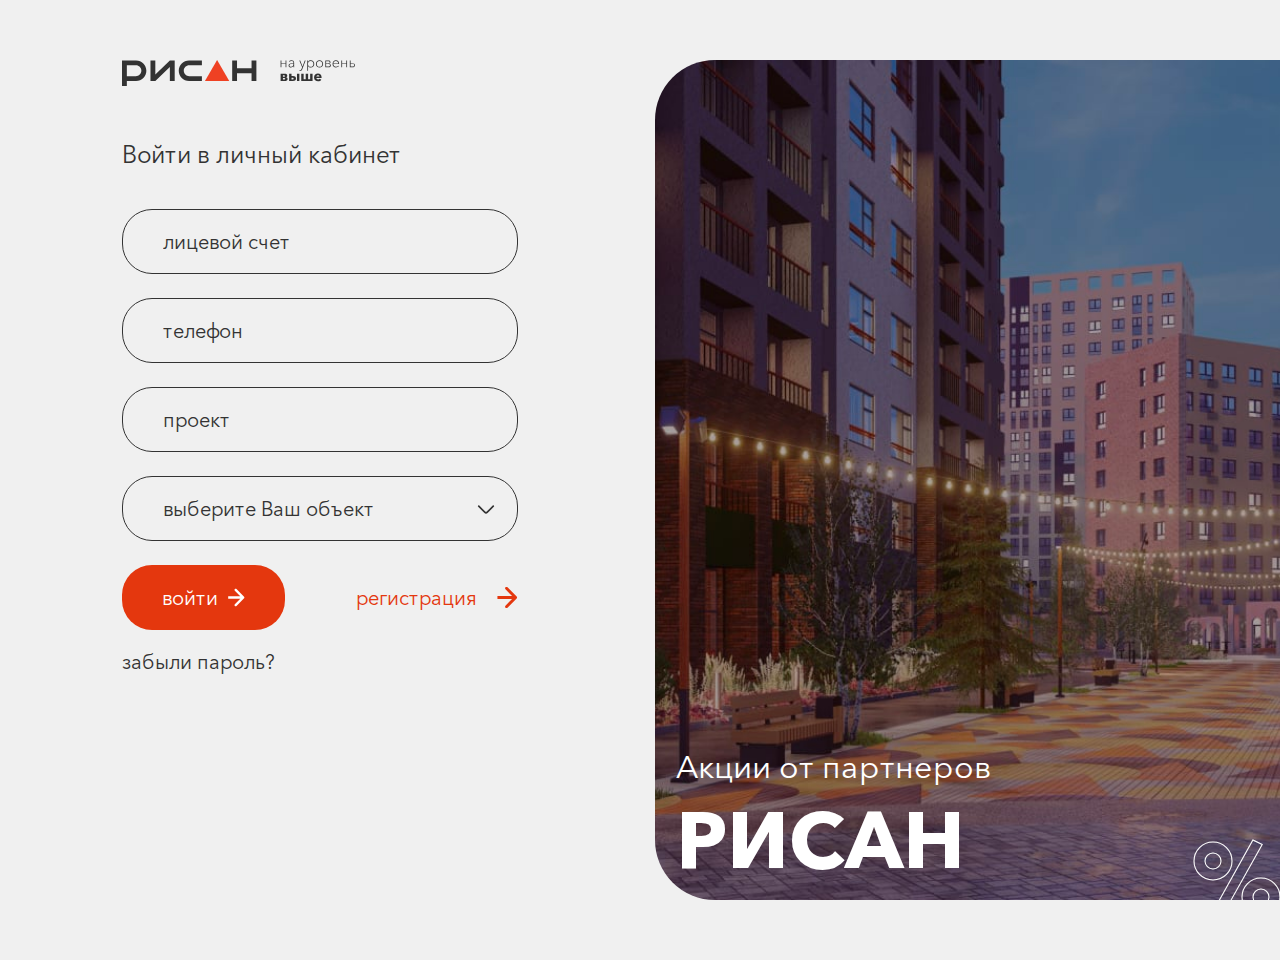
==== entrance.html @ 8b1910aa "first commit" ====
<!DOCTYPE html>
<html lang="ru">
  <head>
    <meta charset="UTF-8" />
    <meta http-equiv="X-UA-Compatible" content="IE=edge" />
    <meta name="viewport" content="width=device-width, initial-scale=1.0" />
    <title>Рисан аукцион</title>

    <meta property="og:image" content="path/to/image.jpg" />
    <link
      rel="shortcut icon"
      href="img/favicon/favicon.ico"
      type="image/x-icon"
    />

    <!-- add plugins css -->
    <link rel="stylesheet" href="css/bootstrap.min.css" />
    <link rel="stylesheet" href="css/slick.css" />
    <!-- add plugins css end -->

    <link rel="stylesheet" href="css/style.css" />
    <link rel="stylesheet" href="css/header.css" />
    <link rel="stylesheet" href="css/footer.css" />
    <link rel="stylesheet" href="css/main.css" />
    <link rel="stylesheet" href="css/media.css" />
  </head>

  <body>
    <section class="home entrance">
      <div class="container">
        <div class="row">
          <div class="col-12 col-xl-4 offset-xl-1">
            <a href="index.html" class="logo"
              ><img src="img/logo.svg" alt=""
            /></a>
            <div class="entrance-box">
              <h3>Войти в личный кабинет</h3>

              <form action="" method="post" class="form-entrance">
                <label>
                  <input
                    type="text"
                    placeholder="лицевой счет"
                    name="personal-account"
                    required
                  />
                </label>
                <label>
                  <input
                    type="text"
                    placeholder="телефон"
                    name="phone"
                    required
                  />
                </label>
                <label>
                  <input
                    type="text"
                    placeholder="проект"
                    name="project"
                    required
                  />
                </label>

                <label>
                  <select name="select" class="select-my">
                    <option value="выберите Ваш объект">
                      выберите Ваш объект
                    </option>
                    <option value="выберите Ваш объект">
                      выберите Ваш объект
                    </option>
                    <option value="выберите Ваш объект">
                      выберите Ваш объект
                    </option>
                  </select>
                </label>
                <div class="btn-group">
                  <button type="submit" class="btn btn-md btn-accent">
                    <span>войти</span>
                    <svg class="svg-icon">
                      <use xlink:href="img/sprite.svg#arrow-right"></use>
                    </svg>
                  </button>
                  <a href="registration.html" class="color-accent link">
                    <span>регистрация</span>
                    <svg class="svg-icon">
                      <use xlink:href="img/sprite.svg#arrow-right"></use>
                    </svg>
                  </a>
                </div>

                <a
                  href="#"
                  class="color-grey forgot-password"
                  data-bs-toggle="modal"
                  data-bs-target="#passwordModal"
                  >забыли пароль?</a
                >
              </form>
            </div>
          </div>
          <div class="col-12 col-xl-6 offset-xl-1">
            <div class="home-product">
              <div class="home-product__content">
                <h1 class="h1">
                  <span>Акции от партнеров</span>
                  РИСАН
                </h1>
              </div>
            </div>
          </div>
        </div>
      </div>
    </section>

    <!-- Модальное окно -->
    <div
      class="modal modal-v2 fade"
      id="auction1Modal"
      tabindex="-1"
      aria-labelledby="auction1ModalLabel"
      aria-hidden="true"
    >
      <div class="modal-dialog modal-dialog-centered">
        <div class="modal-content">
          <div class="modal-header">
            <div class="modal-icon">
              <img src="img/modal-icon1.svg" alt="" />
            </div>
            <div class="modal-title">
              Вы можете принять участие только в трех аукционах
            </div>
            <div class="box-text text-center">
              <p>
                Чтобы принять участие в этом аукционе, откажитесь от участие от
                одного из предыдущих на странице
                <a href="my-auctions.html" class="color-accent d-inline"
                  >Мои аукционы</a
                >
              </p>
            </div>
            <button
              type="button"
              class="btn-close"
              data-bs-dismiss="modal"
              aria-label="Закрыть"
            >
              <svg class="svg-icon">
                <use xlink:href="img/sprite.svg#close-modal"></use>
              </svg>
            </button>
          </div>
          <div class="modal-body">
            <a href="my-auctions.html" class="btn btn-accent"
              >перейти в МОИ АУКЦИОНЫ</a
            >
          </div>
        </div>
      </div>
    </div>

    <div
      class="modal modal-v2 fade"
      id="auction2Modal"
      tabindex="-1"
      aria-labelledby="auction2ModalLabel"
      aria-hidden="true"
    >
      <div class="modal-dialog modal-dialog-centered">
        <div class="modal-content">
          <div class="modal-header">
            <div class="modal-icon">
              <img src="img/modal-icon2.svg" alt="" />
            </div>
            <div class="modal-title">
              <span>Аукцион завершен</span>
              19.06.23 в 10:00
            </div>
            <div class="box-text text-center">
              <p>
                Если у вас остались вопросы после завершения аукциона, свяжитесь
                с нами по телефону:
                <a href="tel:+78412701051" class="color-accent d-inline"
                  >+7 (8412) 70-10-51</a
                >
              </p>
            </div>
            <button
              type="button"
              class="btn-close"
              data-bs-dismiss="modal"
              aria-label="Закрыть"
            >
              <svg class="svg-icon">
                <use xlink:href="img/sprite.svg#close-modal"></use>
              </svg>
            </button>
          </div>
          <div class="modal-body">
            <a href="#" class="btn btn-accent">позвоните мне</a>
          </div>
        </div>
      </div>
    </div>

    <div
      class="modal modal-v2 fade"
      id="auction3Modal"
      tabindex="-1"
      aria-labelledby="auction3ModalLabel"
      aria-hidden="true"
    >
      <div class="modal-dialog modal-dialog-centered">
        <div class="modal-content">
          <div class="modal-header">
            <div class="modal-icon">
              <img src="img/modal-icon1.svg" alt="" />
            </div>
            <div class="modal-title">
              Вы точно хотите отказаться от участия в аукционе?
            </div>
            <button
              type="button"
              class="btn-close"
              data-bs-dismiss="modal"
              aria-label="Закрыть"
            >
              <svg class="svg-icon">
                <use xlink:href="img/sprite.svg#close-modal"></use>
              </svg>
            </button>
          </div>
          <div class="modal-body">
            <div class="btn-group">
              <a href="my-auctions.html" class="btn btn-accent">да</a>
              <a
                href="my-auctions.html"
                data-bs-dismiss="modal"
                class="btn btn-border-accent"
                >нет</a
              >
            </div>
          </div>
        </div>
      </div>
    </div>

    <div
      class="modal modal-v2 fade"
      id="auction4Modal"
      tabindex="-1"
      aria-labelledby="auction4ModalLabel"
      aria-hidden="true"
    >
      <div class="modal-dialog modal-dialog-centered">
        <div class="modal-content">
          <div class="modal-header">
            <div class="modal-icon">
              <img src="img/modal-icon3.svg" alt="" />
            </div>
            <div class="modal-title">Вы точно хотите повысить ставку?</div>
            <button
              type="button"
              class="btn-close"
              data-bs-dismiss="modal"
              aria-label="Закрыть"
            >
              <svg class="svg-icon">
                <use xlink:href="img/sprite.svg#close-modal"></use>
              </svg>
            </button>
          </div>
          <div class="modal-body">
            <div class="btn-group">
              <a href="my-auctions.html" class="btn btn-accent">да</a>
              <a
                href="my-auctions.html"
                data-bs-dismiss="modal"
                class="btn btn-border-accent"
                >нет</a
              >
            </div>
          </div>
        </div>
      </div>
    </div>

    <div
      class="modal fade"
      id="participationModal"
      tabindex="-1"
      aria-labelledby="participationModalLabel"
      aria-hidden="true"
    >
      <div class="modal-dialog modal-dialog-centered">
        <div class="modal-content">
          <div class="modal-header">
            <div class="modal-title">Подтвердите свое участие в аукционе</div>
            <div class="box-text text-center">
              <p>
                На ваш номер телефона было отправлено СМС с кодом подтверждения,
                который нужно ввести в форму ниже.
              </p>
            </div>
            <button
              type="button"
              class="btn-close"
              data-bs-dismiss="modal"
              aria-label="Закрыть"
            >
              <svg class="svg-icon">
                <use xlink:href="img/sprite.svg#close-modal"></use>
              </svg>
            </button>
          </div>
          <div class="modal-body">
            <form action="" method="post" class="form-code">
              <div class="form-group">
                <label><input type="number" name="code" /></label>
                <label><input type="number" name="code" /></label>
                <label><input type="number" name="code" /></label>
                <label><input type="number" name="code" /></label>
                <label><input type="number" name="code" /></label>
                <label><input type="number" name="code" /></label>
              </div>
              <button type="submit" class="btn btn-accent">
                Подтвердить участие
              </button>
            </form>
          </div>
        </div>
      </div>
    </div>

    <div
      class="modal modal-v2 fade"
      id="passwordModal"
      tabindex="-1"
      aria-labelledby="passwordModalLabel"
      aria-hidden="true"
    >
      <div class="modal-dialog modal-dialog-centered">
        <div class="modal-content">
          <div class="modal-header">
            <div class="modal-title">Восстановить пароль</div>
            <div class="box-text text-center">
              <p>
                На ваш номер телефона +7...1296 было отправлено СМС с кодом
                подтверждения, который нужно ввести в форму ниже.
              </p>
            </div>
            <button
              type="button"
              class="btn-close"
              data-bs-dismiss="modal"
              aria-label="Закрыть"
            >
              <svg class="svg-icon">
                <use xlink:href="img/sprite.svg#close-modal"></use>
              </svg>
            </button>
          </div>
          <div class="modal-body">
            <form action="" method="post" class="form-code">
              <div class="form-group">
                <label><input type="number" name="code" /></label>
                <label><input type="number" name="code" /></label>
                <label><input type="number" name="code" /></label>
                <label><input type="number" name="code" /></label>
                <label><input type="number" name="code" /></label>
                <label><input type="number" name="code" /></label>
              </div>
              <button type="submit" class="btn btn-accent">
                восстановить пароль
              </button>
              <a href="#" class="color-grey link">восстановить по e-mail</a>
            </form>
          </div>
        </div>
      </div>
    </div>

    <!-- add plugins js-->
    <script src="js/jquery.min.js"></script>
    <script src="js/bootstrap.bundle.min.js"></script>
    <script src="js/slick.min.js"></script>
    <script src="js/jquery.maskedinput.min.js"></script>
    <!-- add plugins js end-->

    <script src="js/common.js"></script>
  </body>
</html>
---- css/style.css ----
@font-face {
  font-family: "AvenirNextCyr";
  font-weight: 750;
  font-style: normal;
  src: url("../fonts/AvenirNextCyr/AvenirNextCyr-Bold.eot");
  src: url("../fonts/AvenirNextCyr/AvenirNextCyr-Bold.eot?#iefix") format("embedded-opentype"), url("../fonts/AvenirNextCyr/AvenirNextCyr-Bold.woff") format("woff"), url("../fonts/AvenirNextCyr/AvenirNextCyr-Bold.ttf") format("truetype");
}
@font-face {
  font-family: "AvenirNextCyr";
  font-weight: 700;
  font-style: normal;
  src: url("../fonts/AvenirNextCyr/AvenirNextCyr-Demi.eot");
  src: url("../fonts/AvenirNextCyr/AvenirNextCyr-Demi.eot?#iefix") format("embedded-opentype"), url("../fonts/AvenirNextCyr/AvenirNextCyr-Demi.woff") format("woff"), url("../fonts/AvenirNextCyr/AvenirNextCyr-Demi.ttf") format("truetype");
}
@font-face {
  font-family: "AvenirNextCyr";
  font-weight: 450;
  font-style: normal;
  src: url("../fonts/AvenirNextCyr/AvenirNextCyr-Medium.eot");
  src: url("../fonts/AvenirNextCyr/AvenirNextCyr-Medium.eot?#iefix") format("embedded-opentype"), url("../fonts/AvenirNextCyr/AvenirNextCyr-Medium.woff") format("woff"), url("../fonts/AvenirNextCyr/AvenirNextCyr-Medium.ttf") format("truetype");
}
@font-face {
  font-family: "AvenirNextCyr";
  font-weight: 400;
  font-style: normal;
  src: url("../fonts/AvenirNextCyr/AvenirNextCyr-Regular.eot");
  src: url("../fonts/AvenirNextCyr/AvenirNextCyr-Regular.eot?#iefix") format("embedded-opentype"), url("../fonts/AvenirNextCyr/AvenirNextCyr-Regular.woff") format("woff"), url("../fonts/AvenirNextCyr/AvenirNextCyr-Regular.ttf") format("truetype");
}
* {
  -webkit-box-sizing: border-box;
  box-sizing: border-box;
  -webkit-font-smoothing: antialiased;
  -moz-osx-font-smoothing: grayscale;
}
*:before, *:after {
  -webkit-box-sizing: border-box;
  box-sizing: border-box;
}

html, body, div, span, applet, object, iframe, h1, h2, h3, h4, h5, h6, p, blockquote, pre, a, abbr, acronym, address, big, cite, code, del, dfn, em, img, ins, kbd, q, s, samp, small, strike, strong, sub, sup, tt, var, b, u, i, center, dl, dt, dd, ol, ul, li, fieldset, form, label, legend, table, caption, tbody, tfoot, thead, tr, th, td, article, aside, canvas, details, embed, figure, figcaption, footer, header, hgroup, menu, nav, output, ruby, section, summary, time, mark, audio, video {
  margin: 0;
  padding: 0;
  border: 0;
  font-size: 100%;
  font: inherit;
  vertical-align: baseline;
}

/* HTML5 display-role reset for older browsers */
article, aside, details, figcaption, figure, footer, header, hgroup, menu, nav, section {
  display: block;
}

blockquote, q {
  quotes: none;
}

blockquote:before, blockquote:after, q:before, q:after {
  content: "";
  content: none;
}

table {
  border-collapse: collapse;
  border-spacing: 0;
}

body {
  font-size: 16px;
  min-width: 320px;
  position: relative;
  line-height: normal;
  font-family: "AvenirNextCyr", sans-serif;
  font-weight: normal;
  background: #F0F0F0;
  color: #333;
}

img {
  display: block;
  max-width: 100%;
  height: auto;
}

.text-center {
  text-align: center;
}

a {
  display: block;
  text-decoration: none;
  -webkit-transition: 0.3s ease;
  transition: 0.3s ease;
  outline: none;
  width: -webkit-fit-content;
  width: -moz-fit-content;
  width: fit-content;
}
a:hover, a:focus {
  text-decoration: none;
}

input, textarea, select {
  outline: none;
  -webkit-box-shadow: none;
          box-shadow: none;
  -webkit-appearance: none;
     -moz-appearance: none;
          appearance: none;
  padding: 5px 20px;
  -webkit-box-sizing: border-box;
          box-sizing: border-box;
  font-family: "AvenirNextCyr", sans-serif;
  border-radius: 30px;
  border: 1px solid #333;
  width: 100%;
  height: 65px;
  background: transparent;
  color: #333;
  font-size: 16px;
}
input::-webkit-input-placeholder, textarea::-webkit-input-placeholder, select::-webkit-input-placeholder {
  color: #333;
}
input::-moz-placeholder, textarea::-moz-placeholder, select::-moz-placeholder {
  color: #333;
}
input:-ms-input-placeholder, textarea:-ms-input-placeholder, select:-ms-input-placeholder {
  color: #333;
}
input::-ms-input-placeholder, textarea::-ms-input-placeholder, select::-ms-input-placeholder {
  color: #333;
}
input::placeholder, textarea::placeholder, select::placeholder {
  color: #333;
}
input:hover, input:focus, textarea:hover, textarea:focus, select:hover, select:focus {
  outline: none;
  -webkit-box-shadow: none;
          box-shadow: none;
}

label {
  display: block;
  width: 100%;
  position: relative;
  margin: 0 0 24px;
}
label:last-child {
  margin: 0;
}

textarea {
  resize: none;
  padding: 12px 17px;
  height: 103px;
}

.input-icon {
  position: absolute;
  z-index: 1;
  top: 50%;
  right: 28px;
  -webkit-transform: translate(0, -50%);
          transform: translate(0, -50%);
  display: -webkit-box;
  display: -ms-flexbox;
  display: flex;
  -webkit-box-align: center;
      -ms-flex-align: center;
          align-items: center;
  -webkit-box-pack: center;
      -ms-flex-pack: center;
          justify-content: center;
  fill: #595959;
  width: 25px;
  height: 19px;
}
.input-icon:hover {
  fill: #E4370E;
}

button, .btn {
  outline: none;
  -webkit-transition: 0.3s ease;
  transition: 0.3s ease;
  cursor: pointer;
  -webkit-box-shadow: none;
          box-shadow: none;
  font-family: "AvenirNextCyr", sans-serif;
  padding: 0;
  margin: 0;
  border: none;
  border-radius: 0;
}
button:hover, button:focus, .btn:hover, .btn:focus {
  outline: none;
  -webkit-box-shadow: none;
          box-shadow: none;
}

.btn {
  display: -webkit-box;
  display: -ms-flexbox;
  display: flex;
  -webkit-box-align: center;
      -ms-flex-align: center;
          align-items: center;
  -webkit-box-pack: center;
      -ms-flex-pack: center;
          justify-content: center;
  text-align: center;
  padding: 7px 20px;
  font-size: 16px;
  line-height: normal;
  font-weight: normal;
  height: 40px;
  border-radius: 20px;
  -webkit-transition: 0.5s;
  transition: 0.5s;
  position: relative;
  z-index: 1;
  overflow: hidden;
  text-decoration: none;
}
.btn::before {
  content: "";
  position: absolute;
  left: 0;
  top: 0;
  height: 100%;
  width: 0;
  -webkit-transition: 0.5s;
  transition: 0.5s;
  z-index: -1;
}
.btn svg {
  width: 17px;
  min-width: 17px;
  height: 19px;
  display: -webkit-box;
  display: -ms-flexbox;
  display: flex;
  -webkit-box-align: center;
      -ms-flex-align: center;
          align-items: center;
  -webkit-box-pack: center;
      -ms-flex-pack: center;
          justify-content: center;
  margin: 0 0 0 10px;
  -webkit-transition: 0.3s;
  transition: 0.3s;
}
.btn .svg-icon-edit {
  width: 19px;
  height: 19px;
  min-width: 19px;
}
.btn:hover::before {
  width: 100%;
}

.btn-md {
  height: 65px;
  border-radius: 30px;
  font-size: 20px;
  padding: 10px 40px;
}

.btn-border-accent {
  color: #E4370E;
  border: 1px solid #E4370E;
}
.btn-border-accent::before {
  background: #E4370E;
}
.btn-border-accent:hover {
  color: #fff;
}

.btn-border-grey {
  color: #595959;
  border: 1px solid #595959;
}
.btn-border-grey::before {
  background: #E4370E;
}
.btn-border-grey:hover {
  border-color: #E4370E;
  color: #fff;
}

.btn-border-white {
  color: #fff;
  border: 2px solid #fff;
}
.btn-border-white svg {
  fill: #fff;
  width: 14px;
  height: 14px;
  min-width: 14px;
}
.btn-border-white::before {
  background: #E4370E;
}
.btn-border-white:hover {
  border-color: #E4370E;
  color: #fff;
}

.btn-grey {
  color: #fff;
  fill: #fff;
  background: #595959;
}
.btn-grey::before {
  background: #E4370E;
}
.btn-grey:hover {
  color: #fff;
}

.btn-accent {
  background: #E4370E;
  color: #fff;
}
.btn-accent::before {
  background: #82C559;
}
.btn-accent:hover {
  color: #fff;
}
.btn-accent svg {
  fill: #fff;
}

.btn-toggle, .btn-link {
  margin: 37px auto 0;
}

.svg-icon {
  display: inline-block;
  width: 100%;
  height: 100%;
}

.btn-group > .btn-group:not(:last-child) > .btn, .btn-group > .btn.dropdown-toggle-split:first-child, .btn-group > .btn:not(:last-child):not(.dropdown-toggle), .btn-group > .btn-group:not(:first-child), .btn-group > :not(.btn-check:first-child) + .btn {
  border-radius: 20px;
}

.link {
  display: -webkit-box;
  display: -ms-flexbox;
  display: flex;
  -webkit-box-align: center;
      -ms-flex-align: center;
          align-items: center;
  font-size: 20px;
}
.link svg {
  width: 21px;
  height: 23px;
  margin: 0 0 0 20px;
}

a.color-grey {
  color: #333;
}
a.color-grey:hover {
  color: #E4370E;
}

strong, b {
  font-weight: bold;
  display: inline-block;
}

ul, ol {
  padding: 0 0 0 20px;
}

.my-ul {
  list-style: none;
  padding: 0;
}

.list-dots {
  list-style-type: disc;
}

.container {
  max-width: 1350px;
  padding: 0 15px;
}

.row {
  margin: 0 -15px;
}
.row > * {
  padding: 0 15px;
}

h2, h1 {
  width: 100%;
  font-size: 48px;
  font-weight: 750;
}

.h1 {
  font-size: 96px;
  line-height: 1;
  font-weight: 750;
}

.h2 {
  font-size: 64px;
  font-weight: 750;
}

h3 {
  font-size: 24px;
  font-weight: 450;
}

.color-accent {
  color: #E4370E;
}

a.color-accent {
  color: #E4370E;
}
a.color-accent:hover {
  color: #333;
}
a.color-accent:hover svg {
  fill: #333;
}
a.color-accent svg {
  fill: #E4370E;
  width: 21px;
  height: 23px;
  margin: 0 0 0 20px;
}

.d-inline {
  display: inline;
}

.text-description {
  font-size: 24px;
}

.mb-30 {
  margin-bottom: 30px;
}

.mb-45 {
  margin-bottom: 45px;
}

.mb-50 {
  margin-bottom: 50px;
}

.mb-60 {
  margin-bottom: 60px;
}

.mb-90 {
  margin-bottom: 90px;
}

.nav-tabs {
  border: none;
  border-radius: 0;
  font-size: 24px;
}
.nav-tabs .nav-item {
  margin: 0 40px 0 0;
}
.nav-tabs .nav-item:last-child {
  margin: 0;
}
.nav-tabs .nav-link {
  padding: 0 0 17px;
  color: #595959;
  background: transparent;
  border: none;
  border-radius: 0;
  position: relative;
}
.nav-tabs .nav-link::before {
  content: "";
  position: absolute;
  left: 0;
  bottom: 0;
  width: 100%;
  height: 6px;
  background: #E4E4E4;
  border-radius: 3px;
  -webkit-transition: 0.5s;
  transition: 0.5s;
}
.nav-tabs .nav-link.active {
  color: #333;
  font-weight: bold;
  background: transparent;
}
.nav-tabs .nav-link.active::before {
  background: #E4370E;
}

.slick-slider {
  width: 100%;
}

.slick-slide {
  outline: none;
}

.slick-dots {
  width: 100%;
  position: relative;
  bottom: 0;
  display: -webkit-box;
  display: -ms-flexbox;
  display: flex;
  -webkit-box-align: center;
      -ms-flex-align: center;
          align-items: center;
  -webkit-box-pack: center;
      -ms-flex-pack: center;
          justify-content: center;
  list-style: none;
  padding: 0;
}
.slick-dots li {
  cursor: pointer;
  height: 3px;
  margin: 0 10px 0 0;
  background: #F7F7F7;
  width: 60px;
  border-radius: 4px;
  -webkit-transition: 0.3s ease;
  transition: 0.3s ease;
}
.slick-dots li:last-child {
  margin: 0;
}
.slick-dots li.slick-active {
  background: #E4370E;
}
.slick-dots li button {
  display: none;
}

.slider-nav {
  display: -webkit-box;
  display: -ms-flexbox;
  display: flex;
  -webkit-box-align: center;
      -ms-flex-align: center;
          align-items: center;
}
.slider-nav .slick-prev {
  margin: 0 30px 0 0;
}
.slider-nav .slick-arrow {
  position: relative;
  bottom: 0;
  top: 0;
  left: 0;
  -webkit-transform: none;
          transform: none;
  padding: 10px;
  border-radius: 60px;
  background: #E4E4E4;
  width: 123px;
  height: 84px;
  fill: #595959;
  display: -webkit-box;
  display: -ms-flexbox;
  display: flex;
  -webkit-box-align: center;
      -ms-flex-align: center;
          align-items: center;
  -webkit-box-pack: center;
      -ms-flex-pack: center;
          justify-content: center;
}
.slider-nav .slick-arrow svg {
  width: 41px;
  height: 24px;
}
.slider-nav .slick-arrow:hover {
  background: #E4370E;
  fill: #fff;
}

.slick-arrow {
  top: 50%;
  -webkit-transform: translate(0, -50%);
          transform: translate(0, -50%);
  width: 41px;
  height: 24px;
  display: -webkit-box;
  display: -ms-flexbox;
  display: flex;
  -webkit-box-align: center;
      -ms-flex-align: center;
          align-items: center;
  -webkit-box-pack: center;
      -ms-flex-pack: center;
          justify-content: center;
  opacity: 1;
  z-index: 1;
  padding: 0;
  fill: #E4370E;
  position: absolute;
}

.slick-prev {
  left: -41px;
}

.slick-next {
  right: -41px;
}

.select-my {
  -webkit-appearance: none;
     -moz-appearance: none;
          appearance: none;
  padding: 0 52px 0 40px;
  color: #333;
  font-size: 20px;
  background: url("../img/arrow-select.svg") no-repeat calc(100% - 20px) center;
  background-size: 22px;
  width: 100%;
  cursor: pointer;
}

input[type=radio] {
  width: auto;
  height: auto;
  -webkit-appearance: auto;
     -moz-appearance: auto;
          appearance: auto;
  display: inline;
  cursor: pointer;
}

.label-checkbox {
  position: relative;
  display: -webkit-box;
  display: -ms-flexbox;
  display: flex;
  -webkit-box-align: start;
      -ms-flex-align: start;
          align-items: flex-start;
  color: rgba(255, 255, 255, 0.5);
  font-size: 14px;
  margin: 15px 0 0;
  line-height: 1.14;
}

.inp-check {
  display: none;
}

.checkbox-custom {
  margin: 0 12px 0 0;
  position: relative;
  border-radius: 6px;
  background-color: #fff;
  width: 16px;
  height: 16px;
  min-width: 16px;
  cursor: pointer;
}

.inp-check:checked ~ .checkbox-custom {
  background: #fff url("../img/check-black.svg") no-repeat center;
  background-size: 8px;
}
---- css/header.css ----
header {
  padding: 40px 0;
  position: relative;
  z-index: 2;
}
header .container {
  max-width: 1920px;
  padding: 0 60px;
}

.header {
  background: rgba(247, 247, 247, 0.7);
  -webkit-backdrop-filter: blur(25px);
          backdrop-filter: blur(25px);
  margin: 0 0 77px;
}
.header .navbar-menu {
  margin: 0 auto;
}
.header .nav-menu .nav-item .nav-link {
  color: #333;
}
.header .phone {
  color: #333;
}
.header .dropdown-user .dropdown-toggle .svg-icon {
  fill: #333;
}
.header .dropdown-user .dropdown-toggle:after {
  border-top-color: #333;
}
.header .navbar-toggler span {
  background: #333;
}

.phone {
  font-weight: 750;
  font-size: 24px;
  color: #fff;
}

.nav-menu {
  display: -webkit-box;
  display: -ms-flexbox;
  display: flex;
  -webkit-box-align: start;
      -ms-flex-align: start;
          align-items: start;
  -ms-flex-wrap: wrap;
      flex-wrap: wrap;
  font-weight: 450;
  font-size: 18px;
  margin: 0 183px 0 auto;
}
.nav-menu .nav-item {
  margin: 0 30px 0 0;
}
.nav-menu .nav-item:last-child {
  margin: 0;
}
.nav-menu .nav-item .nav-link {
  color: #fff;
  position: relative;
}
.nav-menu .nav-item .nav-link::after {
  content: "";
  position: absolute;
  left: 50%;
  -webkit-transform: translate(-50%, 0);
          transform: translate(-50%, 0);
  bottom: -5px;
  width: 0;
  height: 2px;
  border-radius: 2px;
  background: #E4370E;
  -webkit-transition: 0.5s;
  transition: 0.5s;
}
.nav-menu .nav-item .nav-link:hover:after {
  width: 80%;
}

.nav-link {
  padding: 0;
}

.collapse-menu {
  -webkit-box-flex: 0;
      -ms-flex: none;
          flex: none;
  width: 100%;
}
.collapse-menu .nav-menu {
  margin: 0;
}

.navbar-menu {
  margin: 0 183px 0 auto;
  padding: 0;
}
.navbar-menu__close {
  width: 24px;
  height: 24px;
  position: absolute;
  right: 15px;
  top: 15px;
  cursor: pointer;
  display: none;
}
.navbar-menu__close::before, .navbar-menu__close::after {
  content: "";
  position: absolute;
  top: 10px;
  left: 0;
  background: #333;
  border-radius: 2px;
  z-index: 1;
  width: 100%;
  height: 2px;
}
.navbar-menu__close::before {
  -webkit-transform: rotate(45deg);
          transform: rotate(45deg);
}
.navbar-menu__close::after {
  -webkit-transform: rotate(135deg);
          transform: rotate(135deg);
}

.navbar-toggler {
  width: 24px;
  height: 18px;
  min-width: 24px;
  padding: 0;
  border: none;
  margin: 0 0 0 20px;
  -webkit-box-orient: vertical;
  -webkit-box-direction: normal;
      -ms-flex-direction: column;
          flex-direction: column;
  -webkit-box-align: center;
      -ms-flex-align: center;
          align-items: center;
  -webkit-box-pack: justify;
      -ms-flex-pack: justify;
          justify-content: space-between;
  display: none;
  cursor: pointer;
}
.navbar-toggler span {
  display: block;
  width: 100%;
  height: 3px;
  background: #fff;
  border-radius: 2px;
}

.dropdown-toggle {
  padding: 0;
  border-radius: 0;
  width: -webkit-fit-content;
  width: -moz-fit-content;
  width: fit-content;
  background: transparent;
  -webkit-box-flex: 0;
      -ms-flex: none;
          flex: none;
}
.dropdown-toggle:hover, .dropdown-toggle:focus, .dropdown-toggle.show {
  background: transparent;
}
.dropdown-toggle::before {
  display: none;
}

.dropdown-user {
  margin: 0 0 0 70px;
}
.dropdown-user .dropdown-toggle {
  display: -webkit-box;
  display: -ms-flexbox;
  display: flex;
  -webkit-box-align: center;
      -ms-flex-align: center;
          align-items: center;
}
.dropdown-user .dropdown-toggle .svg-icon {
  margin: 0;
  width: 40px;
  height: 40px;
  min-width: 40px;
  display: -webkit-box;
  display: -ms-flexbox;
  display: flex;
  -webkit-box-align: center;
      -ms-flex-align: center;
          align-items: center;
  -webkit-box-pack: center;
      -ms-flex-pack: center;
          justify-content: center;
  fill: #fff;
}
.dropdown-user .dropdown-toggle:after {
  margin: 0 0 0 17px;
  vertical-align: middle;
  border-top: 11px solid #fff;
  border-right: 11px solid transparent;
  border-bottom: 0;
  border-left: 11px solid transparent;
}

.dropdown-menu {
  margin: 10px 0 0;
  border: none;
  border-radius: 30px;
  background: #FFF;
  padding: 10px 0;
  font-size: 20px;
  overflow: hidden;
}

.dropdown-menu-user__icon {
  margin: 0 15px 0 0;
  display: -webkit-box;
  display: -ms-flexbox;
  display: flex;
  -webkit-box-align: center;
      -ms-flex-align: center;
          align-items: center;
  -webkit-box-pack: center;
      -ms-flex-pack: center;
          justify-content: center;
  width: 19px;
  height: 19px;
  min-width: 19px;
  fill: #333;
}

.dropdown-item {
  padding: 10px 30px;
  display: -webkit-box;
  display: -ms-flexbox;
  display: flex;
  -webkit-box-align: center;
      -ms-flex-align: center;
          align-items: center;
  position: relative;
  z-index: 1;
}
.dropdown-item:hover {
  color: #fff;
}
.dropdown-item:hover .dropdown-menu-user__icon {
  fill: #fff;
}
---- css/footer.css ----
footer {
  padding: 37px 0 59px;
  position: relative;
  z-index: 1;
  margin: 40px 0 0;
}
footer::before {
  content: "";
  position: absolute;
  left: 50%;
  top: 0;
  -webkit-transform: translate(-50%, 0);
          transform: translate(-50%, 0);
  height: 1px;
  max-width: 1800px;
  width: calc(100% - 120px);
  background: #FFF;
}
footer .container {
  max-width: 1920px;
  padding: 0 60px;
}
footer .phone {
  color: #fff;
}
footer .phone:hover {
  color: #E4370E;
}
footer .nav-menu {
  margin: 0 auto;
  font-weight: 400;
}
footer .nav-menu .nav-item {
  margin: 0 60px 0 0;
}
footer .nav-menu .nav-item:last-child {
  margin: 0;
}

.footer {
  margin: 75px 0 0;
}
.footer::before {
  background: #595959;
}
.footer .phone {
  color: #595959;
}
.footer .phone:hover {
  color: #fff;
}
.footer .nav-menu .nav-item .nav-link {
  color: #595959;
}

.modal-dialog {
  max-width: 652px;
}

.modal-content {
  border: none;
  border-radius: 40px;
  background: #FFF;
  padding: 45px 40px 40px;
}
.modal-content .btn-group .btn {
  margin: 0 35px 0 0;
  padding: 0 30px;
}
.modal-content .btn-group .btn:last-child {
  margin: 0;
}
.modal-content .link {
  margin: 0 auto;
}

.modal-title {
  text-align: center;
  font-size: 24px;
  font-weight: bold;
  margin: 0 auto;
  max-width: 380px;
  line-height: normal;
}
.modal-title span {
  display: block;
  font-weight: normal;
}

.modal-header {
  padding: 0;
  border: none;
  text-align: center;
  -webkit-box-orient: vertical;
  -webkit-box-direction: normal;
      -ms-flex-direction: column;
          flex-direction: column;
  -webkit-box-align: center;
      -ms-flex-align: center;
          align-items: center;
}
.modal-header .btn-close {
  padding: 9px;
  position: absolute;
  z-index: 1;
  opacity: 1;
  top: 16px;
  right: 16px;
  margin: 0;
  border: none;
  border-radius: 50%;
  width: 34px;
  height: 34px;
  background: #333;
  fill: #fff;
  -webkit-box-sizing: border-box;
          box-sizing: border-box;
  display: -webkit-box;
  display: -ms-flexbox;
  display: flex;
  -webkit-box-align: center;
      -ms-flex-align: center;
          align-items: center;
  -webkit-box-pack: center;
      -ms-flex-pack: center;
          justify-content: center;
}
.modal-header .box-text {
  width: 100%;
  max-width: 461px;
  margin: 22px auto 0;
}

.modal-body {
  padding: 0;
}

.form-code {
  margin: 33px auto 0;
}
.form-code label {
  margin: 0 7px;
  width: 60px;
}
.form-code input {
  padding: 0;
  border-radius: 20px;
  text-align: center;
  height: 90px;
  font-size: 48px;
  font-weight: bold;
}
.form-code [type=submit] {
  margin: 37px auto 0;
}
.form-code .form-group {
  -webkit-box-pack: center;
      -ms-flex-pack: center;
          justify-content: center;
}

.form-group {
  display: -webkit-box;
  display: -ms-flexbox;
  display: flex;
  -webkit-box-align: start;
      -ms-flex-align: start;
          align-items: flex-start;
}

.modal-icon {
  margin: 0 auto 27px;
  display: -webkit-box;
  display: -ms-flexbox;
  display: flex;
  -webkit-box-align: center;
      -ms-flex-align: center;
          align-items: center;
  -webkit-box-pack: center;
      -ms-flex-pack: center;
          justify-content: center;
  width: 96px;
  height: 96px;
}

.modal-v2 .box-text {
  max-width: 500px;
}
.modal-v2 .modal-body {
  margin: 40px auto 0;
}
.modal-v2 .btn {
  margin: 0 auto;
}
.modal-v2 .form-code {
  margin: 0;
}
.modal-v2 .form-code [type=submit] {
  margin: 50px auto 0;
}
.modal-v2 .form-code .link {
  margin: 23px auto 0;
}

#participationModal .modal-title {
  max-width: 320px;
}
---- css/main.css ----
.home {
  position: relative;
  z-index: 1;
  overflow: hidden;
}

.home-product {
  position: relative;
  z-index: 1;
  display: -webkit-box;
  display: -ms-flexbox;
  display: flex;
  -webkit-box-orient: vertical;
  -webkit-box-direction: normal;
      -ms-flex-direction: column;
          flex-direction: column;
  -webkit-box-align: end;
      -ms-flex-align: end;
          align-items: flex-end;
  -webkit-box-pack: start;
      -ms-flex-pack: start;
          justify-content: flex-start;
  padding: 64px;
  color: #fff;
}

.entrance {
  margin: 120px 0;
}
.entrance .logo {
  margin: 0 0 90px;
}
.entrance .container {
  padding: 0 15px;
  max-width: 1500px;
}
.entrance .home-product {
  padding: 64px;
  background: url("../img/entrance.png") no-repeat center;
  background-size: cover;
  min-height: 840px;
  min-width: 1098px;
  display: -webkit-box;
  display: -ms-flexbox;
  display: flex;
  -webkit-box-orient: vertical;
  -webkit-box-direction: normal;
      -ms-flex-direction: column;
          flex-direction: column;
  -webkit-box-align: start;
      -ms-flex-align: start;
          align-items: flex-start;
  -webkit-box-pack: end;
      -ms-flex-pack: end;
          justify-content: flex-end;
  border-radius: 60px 0 0 60px;
  position: relative;
  z-index: 1;
  overflow: hidden;
}
.entrance .home-product::before {
  content: "%";
  bottom: -10px;
  right: -50px;
  font-size: 296px;
  font-weight: 750;
  line-height: 0.7;
  position: absolute;
  z-index: -1;
  color: transparent;
  -webkit-text-stroke-width: 1px;
  -webkit-text-stroke-color: #fff;
}
.entrance h1 {
  margin: 0;
  text-transform: uppercase;
}
.entrance h1 span {
  font-weight: normal;
  font-size: 32px;
  text-transform: none;
  display: block;
  margin: 0 0 16px;
}

.entrance-box h3 {
  margin: 0 0 40px;
  font-size: 32px;
  font-weight: normal;
}

.form-entrance input {
  height: 65px;
  padding: 0 40px;
  font-size: 20px;
}
.form-entrance .btn-group {
  width: 100%;
  -webkit-box-pack: justify;
      -ms-flex-pack: justify;
          justify-content: space-between;
}
.form-entrance [type=submit] {
  width: -webkit-fit-content;
  width: -moz-fit-content;
  width: fit-content;
  border-radius: 30px;
}
.form-entrance .btn-group > .btn-group:not(:last-child) > .btn, .form-entrance .btn-group > .btn.dropdown-toggle-split:first-child, .form-entrance .btn-group > .btn:not(:last-child):not(.dropdown-toggle), .form-entrance .btn-group > .btn-group:not(:first-child), .form-entrance .btn-group > :not(.btn-check:first-child) + .btn {
  border-radius: 30px;
  width: -webkit-fit-content;
  width: -moz-fit-content;
  width: fit-content;
  -webkit-box-flex: 0;
      -ms-flex: none;
          flex: none;
}
.form-entrance input[type=radio] {
  width: auto;
  height: auto;
  -webkit-appearance: auto;
     -moz-appearance: auto;
          appearance: auto;
}

.btn-view-password {
  cursor: pointer;
}

.forgot-password {
  margin: 20px 0 0;
  font-size: 20px;
}

.entrance-profile {
  margin: 64px 0 0;
  font-size: 20px;
}

.best-deal {
  border-radius: 40px;
  background: #E6E6E6;
  position: relative;
  z-index: 2;
  margin: 150px 0 0;
}
.best-deal .link-next {
  position: absolute;
  z-index: 1;
  top: 49px;
  right: -89px;
  height: 84px;
  border-radius: 60px;
  padding: 10px 42px;
}
.best-deal .link-next svg {
  width: 104px;
  height: 24px;
  fill: #fff;
  margin: 0;
}
.best-deal__body {
  padding: 49px 37px 77px;
}
.best-deal__body .text-description {
  margin: 45px 0 33px;
  font-size: 36px;
}
.best-deal__body .text-description sup {
  font-size: 28px;
}
.best-deal .product-price {
  font-size: 48px;
  font-weight: 750;
}
.best-deal .product-price sup {
  font-size: 30px;
}
.best-deal__start {
  width: 100%;
  background: #fff;
  border-radius: 40px;
  padding: 40px 49px 63px;
}
.best-deal__start h3 {
  font-size: 32px;
  font-weight: normal;
}
.best-deal__start h4 {
  font-size: 36px;
  font-weight: bold;
}
.best-deal__start .box-text {
  margin: 38px 0 0;
  font-size: 24px;
  max-width: 330px;
}
.best-deal__start .box-text strong {
  font-weight: 450;
}
.best-deal__start .btn {
  margin: 47px 0 0;
}

.exclusive-lots {
  overflow: hidden;
}
.exclusive-lots .text-description {
  max-width: 1000px;
  margin: 16px 0 0;
}

.exclusive-slider {
  margin: 38px 0 0;
  width: calc(100% + 300px);
}
.exclusive-slider .slide {
  padding: 0 15px;
}
.exclusive-slider .slick-list {
  margin: 0 -15px;
}
.exclusive-slider .product-card {
  width: 420px;
}

.all-lots {
  margin: 85px 0 50px;
}
.all-lots .text-description {
  margin: 29px 0 0;
  max-width: 670px;
}
.all-lots .nav-tabs {
  margin: 0 0 44px;
}

.coming-auction {
  margin: 0 0 90px;
}

.product-card {
  width: 100%;
  height: 100%;
  border-radius: 40px;
  background: #FFF;
  padding: 28px 19px 42px;
}
.product-card-slider {
  width: 100%;
  margin: 0 0 25px;
}
.product-card-slider .slick-dots {
  margin: 33px auto 0;
}
.product-card__img {
  width: 100%;
  max-width: 278px;
  height: 228px;
  margin: 0 auto;
  display: -webkit-box;
  display: -ms-flexbox;
  display: flex;
  -webkit-box-align: center;
      -ms-flex-align: center;
          align-items: center;
  -webkit-box-pack: center;
      -ms-flex-pack: center;
          justify-content: center;
}
.product-card__img img {
  max-height: 100%;
  width: 100%;
}
.product-card__footer {
  display: -webkit-box;
  display: -ms-flexbox;
  display: flex;
  -webkit-box-align: center;
      -ms-flex-align: center;
          align-items: center;
  -ms-flex-wrap: wrap;
      flex-wrap: wrap;
  max-width: 300px;
  width: 100%;
  margin: 0 auto;
}
.product-card__footer.text-center .btn {
  margin: 24px auto 0;
}
.product-card__footer .w-100.auction-start {
  width: 100%;
  margin: 0;
}
.product-card__footer .w-100.auction-start strong {
  margin: 0 0 0 10px;
  display: inline;
  width: -webkit-fit-content;
  width: -moz-fit-content;
  width: fit-content;
}
.product-card .tooltip-wrapper {
  margin: 0 0 0 13px;
}
.product-card.active .product-card__footer .btn {
  background: #E4370E;
  color: #fff;
}
.product-card.active .product-card__footer .btn::before {
  background: #82C559;
}
.product-card.active .product-card__footer .btn:hover {
  border-color: #82C559;
}

.product-card-v2 {
  padding: 28px 39px 42px;
}
.product-card-v2 .lot-information {
  margin: 40px auto 38px;
}
.product-card-v2 .product-card-slider {
  margin: 0 0 50px;
}

.auction-start {
  margin: 0 24px 0 0;
}
.auction-start strong {
  margin: 10px 0 0;
  font-weight: bold;
  display: block;
}

.tooltip-wrapper {
  position: relative;
}
.tooltip-wrapper:hover .tooltip-box {
  display: block;
}

.btn-tooltip {
  display: -webkit-box;
  display: -ms-flexbox;
  display: flex;
  -webkit-box-align: center;
      -ms-flex-align: center;
          align-items: center;
  -webkit-box-pack: center;
      -ms-flex-pack: center;
          justify-content: center;
  width: 25px;
  height: 25px;
  min-width: 25px;
  border-radius: 50%;
  background: #F0F0F0;
  fill: #595959;
  padding: 6px 8px;
  cursor: pointer;
}

.tooltip-box {
  display: none;
  position: absolute;
  z-index: 2;
  border-radius: 20px;
  background: #595959;
  color: #fff;
  padding: 12px 17px;
  bottom: 100%;
  left: 50%;
  -webkit-transform: translate(-50%, 0);
          transform: translate(-50%, 0);
  min-width: 315px;
  margin: 0 0 10px;
}
.tooltip-box h4 {
  font-size: 20px;
  font-weight: bold;
  margin: 0 0 6px;
}

.participants {
  display: -webkit-box;
  display: -ms-flexbox;
  display: flex;
  -webkit-box-align: center;
      -ms-flex-align: center;
          align-items: center;
}
.participants .svg-icon {
  width: 19px;
  height: 19px;
  min-width: 19px;
  margin: 0 5px 0 0;
  fill: #fff;
}

.lot-information {
  width: 100%;
  display: -webkit-box;
  display: -ms-flexbox;
  display: flex;
  -webkit-box-align: center;
      -ms-flex-align: center;
          align-items: center;
  padding: 15px 20px;
  border-radius: 20px;
  border: 1px solid #E4E4E4;
  margin: 28px auto 26px;
  max-width: 342px;
  width: 100%;
}
.lot-information-item {
  display: -webkit-box;
  display: -ms-flexbox;
  display: flex;
  -webkit-box-align: center;
      -ms-flex-align: center;
          align-items: center;
  padding: 0 15px 0 0;
  position: relative;
}
.lot-information-item::before {
  content: "";
  position: absolute;
  top: 50%;
  -webkit-transform: translate(0, -50%);
          transform: translate(0, -50%);
  right: 0;
  width: 1px;
  height: 25px;
  background: #333;
}
.lot-information-item:last-child {
  padding: 0 0 0 15px;
}
.lot-information-item:last-child::before {
  display: none;
}
.lot-information-item__icon {
  display: -webkit-box;
  display: -ms-flexbox;
  display: flex;
  -webkit-box-align: center;
      -ms-flex-align: center;
          align-items: center;
  -webkit-box-pack: center;
      -ms-flex-pack: center;
          justify-content: center;
  margin: 0 15px 0 0;
  width: 38px;
  height: 38px;
  min-width: 38px;
  fill: #E4E4E4;
  border-radius: 50%;
}
.lot-information-item__text {
  display: -webkit-box;
  display: -ms-flexbox;
  display: flex;
  -webkit-box-align: center;
      -ms-flex-align: center;
          align-items: center;
  width: 100%;
}

.participants-item .lot-information-item__icon {
  width: 29px;
  height: 29px;
  min-width: 29px;
  fill: #333;
}

.status-on {
  border-color: #82C559;
}
.status-on .lot-information-item__icon {
  background: #82C559;
  fill: #fff;
  padding: 10px;
}
.status-on .participants-item .lot-information-item__icon {
  background: transparent;
  padding: 0;
  fill: #333;
}
.status-on .tooltip-box {
  background: #82C559;
}

.product-card-information {
  font-size: 14px;
  max-width: 310px;
  width: 100%;
  margin: 0 auto;
}
.product-card-information p {
  margin: 0 0 5px;
}
.product-card-information p strong {
  margin: 0 0 0 5px;
}
.product-card-information strong {
  margin: 0 0 10px;
  font-weight: bold;
}

.product-card-sizes {
  width: 100%;
  display: -webkit-box;
  display: -ms-flexbox;
  display: flex;
  -webkit-box-align: stretch;
      -ms-flex-align: stretch;
          align-items: stretch;
  margin: 25px auto 28px;
  border-radius: 20px;
  border: 1px solid #E4E4E4;
  font-size: 16px;
}
.product-card-sizes__item {
  padding: 9px 15px;
  border-right: 1px solid #E4E4E4;
}
.product-card-sizes__item p {
  margin: 0 0 8px;
}
.product-card-sizes__item p:last-child {
  margin: 0;
}
.product-card-sizes__item p sup {
  font-size: 10px;
}
.product-card-sizes__item:last-child {
  padding: 9px 15px 9px;
  border: none;
}

.product-price {
  font-size: 24px;
  font-weight: bold;
  height: 100%;
  display: -webkit-box;
  display: -ms-flexbox;
  display: flex;
  -webkit-box-align: center;
      -ms-flex-align: center;
          align-items: center;
}
.product-price sup {
  font-size: 18px;
}

.stages-auction {
  position: relative;
  padding: 86px 0 0;
  z-index: 1;
  background: url("../img/stages-bg.png") no-repeat center;
  background-size: cover;
  color: #fff;
}
.stages-auction::before {
  content: "";
  position: absolute;
  z-index: -1;
  left: 0;
  top: 0;
  width: 100%;
  height: 100%;
  background: rgba(51, 51, 51, 0.7);
  -webkit-backdrop-filter: blur(67.5px);
          backdrop-filter: blur(67.5px);
}
.stages-auction h2 {
  margin: 0 0 45px;
}
.stages-auction .text-description {
  max-width: 495px;
}

.stages-auction-info {
  width: 100%;
  border-radius: 40px;
  background: -webkit-gradient(linear, left top, right top, from(#000), to(rgba(0, 0, 0, 0))), url("../img/stages-bg-wrap.png"), lightgray 50%/cover no-repeat;
  background: linear-gradient(90deg, #000 0%, rgba(0, 0, 0, 0) 100%), url("../img/stages-bg-wrap.png"), lightgray 50%/cover no-repeat;
  padding: 44px 57px 61px;
  margin: 0 0 60px;
}

.stages-auction-col {
  position: relative;
}
.stages-auction-col::before {
  content: "";
  position: absolute;
  top: 50%;
  right: -15px;
  -webkit-transform: translate(0, -50%);
          transform: translate(0, -50%);
  background: #E4370E;
  height: 1px;
  width: 30px;
  z-index: -1;
}
.stages-auction-col:nth-child(4)::before, .stages-auction-col:last-child::before {
  display: none;
}
.stages-auction-col:nth-child(4):after {
  content: "";
  position: absolute;
  width: 1016px;
  height: 93px;
  background: url("../img/line-steps.svg") no-repeat center;
  background-size: 100%;
  right: 50%;
  bottom: -92px;
}

.stages-auction-box {
  position: relative;
  width: 100%;
  height: 100%;
  border-radius: 20px;
  border: 1px solid #FFF;
  padding: 20px;
  z-index: 1;
}
.stages-auction-box h3 {
  margin: 0 0 10px;
  width: 100%;
  font-weight: 750;
}

.archive-section {
  margin: 0 0 86px;
}

.cabinet-box {
  width: 100%;
  background: #fff;
  margin: 0 0 35px;
  padding: 28px 60px 40px;
  border-radius: 30px;
}
.cabinet-box h3 {
  font-weight: normal;
  margin: 0 0 30px;
}
.cabinet-box:last-child {
  margin: 0;
}
.cabinet-box .btn {
  margin: 0 0 0 auto;
}

.admin-name {
  font-size: 32px;
  font-weight: bold;
}

.admin-contacts__item {
  color: #333;
  font-size: 32px;
  margin: 0 0 23px;
}
.admin-contacts__item:last-child {
  margin: 0;
}
.admin-contacts__item:hover {
  color: #E4370E;
}

.form-cabinet {
  width: 100%;
  display: -webkit-box;
  display: -ms-flexbox;
  display: flex;
  -webkit-box-align: start;
      -ms-flex-align: start;
          align-items: flex-start;
  -ms-flex-wrap: wrap;
      flex-wrap: wrap;
}
.form-cabinet label {
  max-width: 338px;
  width: 100%;
  margin: 0 13px 0 0;
}
.form-cabinet button {
  margin: 0 0 auto;
}

.my-auctions {
  margin: 0 0 76px;
}
.my-auctions .text-description {
  max-width: none;
}

.filter-products {
  display: -webkit-box;
  display: -ms-flexbox;
  display: flex;
  -webkit-box-align: center;
      -ms-flex-align: center;
          align-items: center;
  -webkit-box-pack: end;
      -ms-flex-pack: end;
          justify-content: flex-end;
  margin: 0 0 0 auto;
}

.other-premises {
  margin: 100px 0 70px;
}

.advantages {
  margin: 113px 0 120px;
}
.advantages h2 {
  margin: 0 auto 75px;
}

.advantages-slider-item {
  display: -webkit-box;
  display: -ms-flexbox;
  display: flex;
  -webkit-box-align: center;
      -ms-flex-align: center;
          align-items: center;
  -webkit-box-pack: center;
      -ms-flex-pack: center;
          justify-content: center;
  font-size: 20px;
  padding: 0 20px;
}
.advantages-slider-item__icon {
  width: 48px;
  min-width: 48px;
  margin: 0 30px 0 0;
  display: -webkit-box;
  display: -ms-flexbox;
  display: flex;
  -webkit-box-align: center;
      -ms-flex-align: center;
          align-items: center;
  -webkit-box-pack: center;
      -ms-flex-pack: center;
          justify-content: center;
}
.advantages-slider-item sup {
  font-size: 14px;
}
.advantages-slider-item__body {
  max-width: 250px;
}

.product-section h1 {
  font-size: 32px;
  margin: 0;
}
.product-section h1 sup {
  font-size: 20px;
}

.lot-number {
  color: #E4370E;
  font-weight: bold;
}

.product-wrapper {
  width: 100%;
  background: #fff;
  border-radius: 40px;
  padding: 33px 100px;
}
.product-wrapper .product-card-slider {
  margin: 0;
  max-width: 532px;
  width: 100%;
}
.product-wrapper .product-card-slider .slick-dots {
  margin: 118px auto 0;
}
.product-wrapper .product-card__img {
  height: 434px;
  max-width: none;
}
.product-wrapper .product-card-information {
  max-width: 380px;
  margin: 0;
  gap: 40px;
  font-size: 16px;
}

.prices-wrapper {
  width: 100%;
  max-width: 320px;
  display: -webkit-box;
  display: -ms-flexbox;
  display: flex;
  -webkit-box-align: stretch;
      -ms-flex-align: stretch;
          align-items: stretch;
  gap: 30px;
  margin: 27px 0 40px;
}

.prices-wrapper-item {
  font-size: 16px;
  border-right: 1px solid #333;
  padding: 0 30px 0 0;
}
.prices-wrapper-item:last-child {
  border: none;
  padding: 0;
}
.prices-wrapper-item sup {
  font-size: 10px;
}
.prices-wrapper-item h3 {
  font-weight: bold;
  margin: 10px 0 0;
}

.auction-information {
  width: 100%;
  border-radius: 30px;
  border: 1px solid #E4E4E4;
  margin: 30px 0 45px;
  padding: 20px;
}
.auction-information-item {
  margin: 0 0 20px;
  display: -webkit-box;
  display: -ms-flexbox;
  display: flex;
  -webkit-box-align: start;
      -ms-flex-align: start;
          align-items: start;
}
.auction-information-item:last-child {
  margin: 0;
}
.auction-information-item__icon {
  display: -webkit-box;
  display: -ms-flexbox;
  display: flex;
  -webkit-box-align: center;
      -ms-flex-align: center;
          align-items: center;
  -webkit-box-pack: center;
      -ms-flex-pack: center;
          justify-content: center;
  width: 19px;
  height: 19px;
  min-width: 19px;
  margin: 0 10px 0 0;
}
.auction-information-item__body strong {
  display: inline;
  margin: 0 0 0 10px;
}

.list-documents {
  margin: 58px 0 0;
}
.list-documents li {
  margin: 0 0 20px;
}
.list-documents li:last-child {
  margin: 0;
}

.link-document {
  display: -webkit-box;
  display: -ms-flexbox;
  display: flex;
  -webkit-box-align: center;
      -ms-flex-align: center;
          align-items: center;
  color: #333;
}
.link-document:hover {
  color: #E4370E;
}
.link-document:hover svg {
  fill: #E4370E;
}
.link-document svg {
  width: 17px;
  height: 19px;
  min-width: 17px;
  margin: 0 0 0 10px;
  display: -webkit-box;
  display: -ms-flexbox;
  display: flex;
  -webkit-box-align: center;
      -ms-flex-align: center;
          align-items: center;
  -webkit-box-pack: center;
      -ms-flex-pack: center;
          justify-content: center;
  fill: #333;
}

.user-auction-status {
  display: -webkit-box;
  display: -ms-flexbox;
  display: flex;
  -webkit-box-align: center;
      -ms-flex-align: center;
          align-items: center;
  color: #fff;
  background: #82C559;
  width: -webkit-fit-content;
  width: -moz-fit-content;
  width: fit-content;
  padding: 10px 20px;
  border-radius: 30px;
  margin: 0 0 23px;
  font-weight: 450;
}
.user-auction-status__icon {
  fill: #fff;
  width: 19px;
  height: 19px;
  min-width: 19px;
  display: -webkit-box;
  display: -ms-flexbox;
  display: flex;
  -webkit-box-align: center;
      -ms-flex-align: center;
          align-items: center;
  -webkit-box-pack: center;
      -ms-flex-pack: center;
          justify-content: center;
  margin: 0 10px 0 0;
}

.product-wrapper-v2 {
  padding: 0;
  background: #F7F7F7;
}
.product-wrapper-v2 .product-information {
  padding: 38px 28px 30px;
}
.product-wrapper-v2 .product-card-slider {
  border-radius: 40px;
  background: #FFF;
  padding: 70px 20px 40px;
}
.product-wrapper-v2 .product-card-slider .slick-dots {
  margin: 76px auto 0;
}
.product-wrapper-v2 .product-card__img {
  height: 238px;
  max-width: 290px;
}

.rates {
  width: 100%;
  border-radius: 40px;
  background: #F7F7F7;
  display: -webkit-box;
  display: -ms-flexbox;
  display: flex;
  -webkit-box-align: stretch;
      -ms-flex-align: stretch;
          align-items: stretch;
  -ms-flex-wrap: wrap;
      flex-wrap: wrap;
  margin: 0 0 60px;
  overflow: hidden;
}

.rates-item {
  position: relative;
  z-index: 1;
  -webkit-box-flex: 1;
      -ms-flex: 1;
          flex: 1;
  padding: 40px 50px 65px;
  font-size: 24px;
  display: -webkit-box;
  display: -ms-flexbox;
  display: flex;
  -webkit-box-orient: vertical;
  -webkit-box-direction: normal;
      -ms-flex-direction: column;
          flex-direction: column;
  -webkit-box-pack: center;
      -ms-flex-pack: center;
          justify-content: center;
}
.rates-item p strong {
  font-weight: bold;
  margin: 0 0 0 10px;
}
.rates-item sup {
  font-size: 16px;
}
.rates-item p {
  margin: 0 0 20px;
}
.rates-item p:last-child {
  margin: 0;
}
.rates-item.active {
  background: #fff;
}
.rates-item.active::before {
  content: "";
  position: absolute;
  z-index: -1;
  height: 100%;
  width: 40px;
  -webkit-clip-path: polygon(0 0, 0% 100%, 100% 50%);
          clip-path: polygon(0 0, 0% 100%, 100% 50%);
  background: #fff;
  top: 0;
  right: -40px;
}
.rates-item:last-child.active::before {
  -webkit-clip-path: polygon(100% 0, 100% 100%, 0 50%);
          clip-path: polygon(100% 0, 100% 100%, 0 50%);
  left: -40px;
  right: auto;
}

.rates-wins h3 {
  width: -webkit-fit-content;
  width: -moz-fit-content;
  width: fit-content;
  margin: 0 0 0 40px;
  max-width: 170px;
}

.clear-participation {
  margin: 24px 0 0;
}

.action-rates {
  display: -webkit-box;
  display: -ms-flexbox;
  display: flex;
  -webkit-box-align: start;
      -ms-flex-align: start;
          align-items: flex-start;
  -ms-flex-wrap: wrap;
      flex-wrap: wrap;
}
.action-rates-box {
  max-width: 260px;
}
.action-rates-box p strong {
  display: inline;
}
.action-rates-box:first-child .btn {
  padding: 0 50px;
}
.action-rates .btn {
  margin: 0 0 20px;
}
.action-rates .box-text {
  margin: 0 0 20px;
  font-size: 14px;
}
.action-rates .box-text h4 {
  font-size: 16px;
}
.action-rates .box-text:last-child {
  margin: 0;
}

.or {
  margin: 0 50px;
  font-size: 24px;
  font-weight: bold;
}
---- css/media.css ----
/*==========	Desktop First	==========*/
/* Large Devices, Wide Screens */
@media only screen and (max-width: 1870px) {
  .entrance .home-product::before {
    right: 140px;
  }
  .dropdown-user {
    margin: 0 0 0 30px;
  }
}
@media only screen and (max-width: 1600px) {
  .entrance .home-product {
    min-width: auto;
    width: calc(100% + 15px);
    padding: 40px;
  }
  .entrance .home-product::before {
    right: -2px;
    bottom: -4px;
    font-size: 160px;
    line-height: 0.5;
  }
  .dropdown-user {
    margin: 0 0 0 20px;
  }
  footer .nav-menu .nav-item {
    margin: 0 30px 0 0;
  }
  .best-deal .link-next {
    padding: 10px 20px;
    height: 60px;
  }
  .best-deal .product-price {
    font-size: 36px;
  }
  .best-deal .product-price sup {
    font-size: 24px;
  }
  .best-deal__body {
    padding: 40px 30px;
  }
  .best-deal__body .text-description {
    font-size: 30px;
  }
  .best-deal__start {
    padding: 30px;
  }
  .best-deal__start h3 {
    font-size: 26px;
  }
  .best-deal__start h4 {
    font-size: 28px;
  }
  .best-deal__start .box-text {
    margin: 20px 0 0;
  }
  .best-deal__start .btn {
    margin: 30px 0 0;
  }
  .dropdown-user .dropdown-toggle .svg-icon {
    width: 30px;
    height: 30px;
    min-width: 30px;
  }
  .dropdown-user .dropdown-toggle:after {
    margin: 0 0 0 10px;
    border-top-width: 8px;
    border-left-width: 8px;
    border-right-width: 8px;
  }
  header .container, .home .container, footer .container {
    padding: 0 15px;
  }
  footer {
    padding: 30px 0;
  }
  footer::before {
    width: calc(100% - 30px);
  }
  footer .nav-menu .nav-item {
    margin: 0 20px 0 0;
  }
  .advantages-slider {
    padding: 0 40px;
  }
  .slick-arrow {
    width: 30px;
  }
  .slick-prev {
    left: 0;
  }
  .slick-next {
    right: 0;
  }
  .advantages-slider-item {
    padding: 0;
  }
  .advantages {
    margin: 70px 0;
  }
}
@media only screen and (max-width: 1399px) {
  h2, h1 {
    font-size: 40px;
  }
  .h1 {
    font-size: 80px;
  }
  .home {
    margin: 60px 0;
  }
  .home-product {
    padding: 21px;
  }
  .entrance .logo {
    margin: 0 0 54px;
  }
  .entrance .home-product {
    padding: 21px;
  }
  .entrance .home-product::before {
    font-size: 100px;
  }
  .entrance-box h3 {
    font-size: 24px;
  }
  header {
    padding: 20px 0;
    background: #F0F0F0;
  }
  header .logo {
    margin: 0 auto 0 0;
  }
  header .navbar-toggler span {
    background: #333;
  }
  .phone {
    color: #333;
  }
  .dropdown-user .dropdown-toggle .svg-icon {
    fill: #333;
  }
  .dropdown-user .dropdown-toggle::after {
    border-top-color: #333;
  }
  .best-deal {
    margin: 50px 0 0;
  }
  .best-deal .link-next svg {
    width: 80px;
  }
  .product-price {
    font-size: 20px;
  }
  .product-price sup {
    font-size: 14px;
  }
  .product-card h3 {
    font-size: 20px;
  }
  .form-cabinet label {
    max-width: 27%;
  }
  .admin-name, .admin-contacts__item {
    font-size: 28px;
  }
  .admin-contacts__item {
    margin: 0 0 10px;
  }
  .advantages-slider-item {
    font-size: 16px;
  }
  .advantages-slider-item__icon {
    margin: 0 10px 0 0;
  }
  .advantages h2 {
    margin: 0 0 30px;
  }
  .list-documents {
    margin: 30px 0 0;
  }
  .product-wrapper .product-card-slider .slick-dots {
    margin: 40px auto 0;
  }
  .prices-wrapper {
    margin: 20px 0 30px;
  }
  .auction-information {
    margin: 20px 0 30px;
  }
  .other-premises {
    margin: 40px 0 30px;
  }
  .rates-item {
    padding: 30px 40px;
  }
  .rates-item.active::before {
    right: -30px;
    width: 30px;
  }
  .rates-item:last-child.active::before {
    left: -30px;
    right: auto;
  }
}
@media only screen and (max-width: 1200px) {
  .entrance .logo {
    margin: 0 0 54px;
  }
  .entrance .home-product {
    margin: 54px 0 0;
    min-height: 274px;
    border-radius: 24px 0 0 24px;
  }
  .entrance .home-product::before {
    font-size: 96px;
  }
  .entrance-box h3 {
    font-size: 24px;
  }
  .best-deal {
    margin: 20px 0 0;
  }
  .best-deal .link-next {
    position: relative;
    top: 0;
    right: 0;
    margin: 10px 0 0;
  }
  .best-deal__body .text-description {
    font-size: 24px;
    margin: 20px 0;
  }
  .best-deal__body .text-description sup {
    font-size: 16px;
  }
  .best-deal .product-price {
    font-size: 30px;
  }
  .best-deal .product-price sup {
    font-size: 20px;
  }
  .slider-nav .slick-arrow {
    width: 100px;
    height: 60px;
  }
  .slider-nav .slick-prev {
    margin: 0 20px 0 0;
  }
  .exclusive-slider {
    width: calc(100% + 15px);
  }
  .stages-auction-col:nth-child(4):after {
    width: 780px;
    height: 75px;
    bottom: -73px;
  }
  .mb-90 {
    margin-bottom: 70px;
  }
  .lot-information {
    padding: 10px;
  }
  .lot-information-item {
    padding: 0 10px 0 0;
  }
  .lot-information-item:last-child {
    padding: 0 0 0 10px;
  }
  .all-lots {
    margin: 60px 0 40px;
  }
  .product-card h3 {
    font-size: 18px;
  }
  .lot-information-item__icon {
    width: 30px;
    height: 30px;
    min-width: 30px;
    margin: 0 10px 0 0;
  }
  .status-on .lot-information-item__icon {
    padding: 7px;
  }
  .participants-item .lot-information-item__icon {
    width: 25px;
    height: 25px;
    min-width: 25px;
  }
  .product-card__footer {
    -webkit-box-orient: vertical;
    -webkit-box-direction: normal;
        -ms-flex-direction: column;
            flex-direction: column;
    -webkit-box-align: center;
        -ms-flex-align: center;
            align-items: center;
  }
  .product-card-sizes {
    -ms-flex-wrap: wrap;
        flex-wrap: wrap;
    padding: 10px;
    border-radius: 20px;
  }
  .product-card-sizes__item {
    width: 100%;
    border: none;
    padding: 0;
    margin: 0 0 10px;
  }
  .product-card-sizes__item:last-child {
    padding: 0;
    margin: 0;
  }
  .auction-start {
    margin: 0 auto 15px;
  }
  .btn-toggle, .btn-link {
    margin: 20px auto 0;
  }
  footer .nav-menu {
    width: 100%;
    margin: 10px auto 0;
    -webkit-box-ordinal-group: 2;
        -ms-flex-order: 1;
            order: 1;
    -webkit-box-pack: center;
        -ms-flex-pack: center;
            justify-content: center;
  }
  footer .logo {
    margin: 0 auto 0 0;
  }
  .archive-section {
    margin: 0 0 40px;
  }
  .form-cabinet label {
    max-width: 26%;
  }
  .my-auctions {
    margin: 0 0 60px;
  }
  .auction-timer {
    margin: 30px 0;
    padding: 20px;
    border-radius: 20px;
  }
  .rates-item {
    font-size: 20px;
  }
  .product-wrapper-v2 {
    max-width: 532px;
    margin: 0 auto;
  }
  .entrance-profile {
    margin: 30px 0 0;
    font-size: 16px;
  }
}
@media only screen and (max-width: 992px) {
  .slider-nav {
    margin: 20px auto 0;
  }
  .stages-auction-col:nth-child(3)::before, .stages-auction-col:nth-child(6)::before {
    display: none;
  }
  .stages-auction-col:nth-child(4)::before {
    display: block;
  }
  .stages-auction-col:nth-child(4)::after {
    display: none;
  }
  .mb-90 {
    margin-bottom: 50px;
  }
  .h2 {
    font-size: 50px;
  }
  .mb-60 {
    margin-bottom: 40px;
  }
  .cabinet-box {
    padding: 20px;
    border-radius: 20px;
    margin: 0 0 30px;
  }
  .cabinet-box:last-child {
    margin: 0;
  }
  .cabinet-box h3 {
    font-size: 22px;
    margin: 0 0 20px;
  }
  .cabinet-box .btn {
    margin: 10px 0 0;
  }
  .admin-name, .admin-contacts__item {
    font-size: 24px;
  }
  .admin-contacts {
    margin: 10px 0;
  }
  .form-cabinet {
    -webkit-box-pack: justify;
        -ms-flex-pack: justify;
            justify-content: space-between;
  }
  .form-cabinet label {
    max-width: 49%;
    margin: 0 0 10px;
  }
  .form-cabinet button.btn {
    max-width: 49%;
    margin: 0;
    width: 100%;
  }
  .filter-products {
    margin: 0 auto 20px;
    -webkit-box-pack: start;
        -ms-flex-pack: start;
            justify-content: flex-start;
  }
  .product-wrapper {
    padding: 40px;
    border-radius: 30px;
  }
  .product-wrapper .product-card-slider {
    margin: 0 auto 30px;
  }
}
@media only screen and (max-width: 768px) {
  .h1 {
    font-size: 60px;
  }
  .phone {
    font-size: 18px;
  }
  .home-product .text-description {
    font-size: 24px;
    margin: 20px 0 30px;
  }
  .best-deal__start .box-text {
    font-size: 20px;
    max-width: 300px;
  }
  .stages-auction-col:nth-child(3)::before, .stages-auction-col:nth-child(6)::before {
    display: block;
  }
  .stages-auction-col:nth-child(even)::before {
    display: none;
  }
  .product-card {
    padding: 20px 15px;
    border-radius: 20px;
  }
  footer .nav-menu {
    font-size: 14px;
  }
  .mb-50 {
    margin-bottom: 30px;
  }
  .product-wrapper-v2 {
    padding: 0;
  }
  .or {
    font-size: 20px;
    margin: 20px auto;
  }
  .action-rates-box {
    max-width: none;
  }
  label {
    margin: 0 0 24px;
  }
}
@media only screen and (max-width: 576px) {
  h2, h1 {
    font-size: 30px;
  }
  .h1 {
    font-size: 54px;
  }
  h3 {
    font-size: 22px;
  }
  .h2 {
    font-size: 34px;
  }
  .entrance h1 span {
    font-size: 24px;
    margin: 0 0 8px;
  }
  .form-entrance .btn-group {
    -webkit-box-orient: vertical;
    -webkit-box-direction: normal;
        -ms-flex-direction: column;
            flex-direction: column;
    -webkit-box-align: start;
        -ms-flex-align: start;
            align-items: flex-start;
  }
  .form-entrance .btn-group [type=submit] {
    width: 100%;
    max-width: none;
    margin: 0 0 24px;
  }
  .form-entrance .btn-group > .btn-group:not(:last-child) > .btn, .form-entrance .btn-group > .btn.dropdown-toggle-split:first-child, .form-entrance .btn-group > .btn:not(:last-child):not(.dropdown-toggle), .form-entrance .btn-group > .btn-group:not(:first-child), .form-entrance .btn-group > :not(.btn-check:first-child) + .btn {
    width: 100%;
  }
  header .phone {
    margin: 0 auto;
  }
  .header {
    margin: 0 0 30px;
  }
  .btn-md {
    font-size: 16px;
    height: 50px;
    padding: 5px 20px;
  }
  .best-deal {
    border-radius: 20px;
  }
  .best-deal .link-next {
    height: 50px;
  }
  .best-deal .text-description {
    font-size: 20px;
  }
  .best-deal .text-description sup {
    font-size: 14px;
  }
  .best-deal__body {
    padding: 20px;
  }
  .best-deal .product-price {
    font-size: 24px;
  }
  .best-deal .product-price sup {
    font-size: 16px;
  }
  .best-deal__start {
    padding: 20px;
    border-radius: 20px;
  }
  .best-deal__start h3 {
    font-size: 22px;
  }
  .best-deal__start h4 {
    font-size: 24px;
  }
  .best-deal__start .box-text {
    font-size: 18px;
    max-width: 250px;
  }
  .text-description {
    font-size: 18px;
  }
  .slider-nav .slick-arrow {
    width: 80px;
    height: 50px;
  }
  .slider-nav .slick-prev {
    margin: 0 20px 0 0;
  }
  .exclusive-slider {
    width: 100%;
  }
  .exclusive-slider .product-card {
    width: 100%;
  }
  .stages-auction-col::before {
    display: none;
  }
  .stages-auction-col:nth-child(3)::before, .stages-auction-col:nth-child(6)::before {
    display: none;
  }
  .mb-90 {
    margin-bottom: 30px;
  }
  .stages-auction-info {
    padding: 30px;
    border-radius: 20px;
  }
  .stages-auction {
    padding: 60px 0 0;
  }
  .stages-auction h2 {
    margin: 0 0 30px;
  }
  .tooltip-box {
    padding: 10px;
    min-width: 240px;
  }
  .tooltip-box h4 {
    font-size: 16px;
  }
  .all-lots .text-description {
    margin: 20px 0 0;
  }
  .all-lots .nav-tabs {
    margin: 0 0 20px;
  }
  .mb-45 {
    margin-bottom: 30px;
  }
  .coming-auction {
    margin: 0 0 50px;
  }
  .stages-auction-info {
    margin: 0 0 40px;
  }
  footer .phone {
    font-size: 15px;
  }
  footer .nav-menu {
    font-size: 14px;
  }
  footer .nav-menu .nav-item {
    width: 50%;
    margin: 0 0 5px;
  }
  footer .nav-menu .nav-item:last-child {
    margin: 0;
  }
  .mb-60 {
    margin-bottom: 30px;
  }
  .admin-name, .admin-contacts__item {
    font-size: 20px;
  }
  .form-cabinet label {
    max-width: none;
  }
  .form-cabinet button.btn {
    max-width: none;
    width: -webkit-fit-content;
    width: -moz-fit-content;
    width: fit-content;
    margin: 0 auto;
  }
  .product-wrapper .product-card__img {
    height: 300px;
  }
  .product-section h1 {
    font-size: 28px;
  }
  .product-wrapper {
    border-radius: 20px;
    padding: 20px;
  }
  .prices-wrapper {
    gap: 10px;
  }
  .prices-wrapper-item {
    padding: 0 10px 0 0;
  }
  .product-wrapper .product-card-slider .slick-dots {
    margin: 20px auto 0;
  }
  .modal-content {
    border-radius: 20px;
    padding: 20px;
  }
  .form-code label {
    width: 40px;
    margin: 0 3px;
  }
  .form-code input {
    font-size: 24px;
    height: 60px;
    border-radius: 10px;
  }
  .modal-title {
    font-size: 20px;
    max-width: 250px;
  }
  .modal-header .btn-close {
    width: 24px;
    height: 24px;
    padding: 6px;
  }
  .modal-header .box-text {
    margin: 16px auto 0;
  }
  .form-code [type=submit] {
    margin: 20px auto 0;
  }
  .modal-icon {
    width: 60px;
    height: 60px;
  }
  .auction-timer h3 {
    margin: 0 auto 20px;
  }
  .rates-item {
    -webkit-box-flex: 0;
        -ms-flex: none;
            flex: none;
    padding: 20px;
    width: 100%;
  }
  .rates-item::before {
    display: none;
  }
  .rates {
    border-radius: 20px;
    -ms-flex-wrap: wrap;
        flex-wrap: wrap;
  }
  .product-wrapper-v2 {
    padding: 0;
  }
  .product-wrapper-v2 .product-card-slider {
    padding: 20px 10px;
  }
  .rates {
    margin: 0 0 30px;
  }
  .rates-item p strong {
    display: block;
    width: 100%;
    margin: 5px 0 0;
  }
  .rates-wins h3 {
    margin: 0;
    max-width: none;
    width: 100%;
  }
}
@media only screen and (max-width: 480px) {
  .logo {
    max-width: 160px;
  }
  .h2 {
    font-size: 28px;
  }
  h2, h1 {
    font-size: 26px;
  }
  .h1 {
    font-size: 40px;
  }
  .entrance h1 span {
    font-size: 20px;
  }
  .entrance .home-product::before {
    font-size: 80px;
  }
}
@media only screen and (max-width: 420px) {
  .product-card-sizes {
    margin: 10px auto;
    font-size: 14px;
  }
  .product-card-sizes sup {
    font-size: 8px;
  }
  .product-card-sizes .product-price {
    font-size: 16px;
  }
  .product-card-sizes .product-price sup {
    font-size: 10px;
  }
  .tooltip-box {
    min-width: 200px;
    font-size: 12px;
  }
  .tooltip-box h3 {
    font-size: 14px;
  }
  .slider-nav .slick-arrow {
    padding: 10px 25px;
    height: 40px;
  }
  .slider-nav .slick-arrow svg {
    width: 100%;
    height: 100%;
  }
  .prices-wrapper-item {
    width: 100%;
    padding: 0;
    border: none;
  }
  .prices-wrapper {
    -ms-flex-wrap: wrap;
        flex-wrap: wrap;
  }
}
@media only screen and (max-width: 370px) {
  .tooltip-wrapper .tooltip-box {
    left: auto;
    right: 0;
    -webkit-transform: none;
            transform: none;
  }
  .logo {
    max-width: 145px;
  }
}
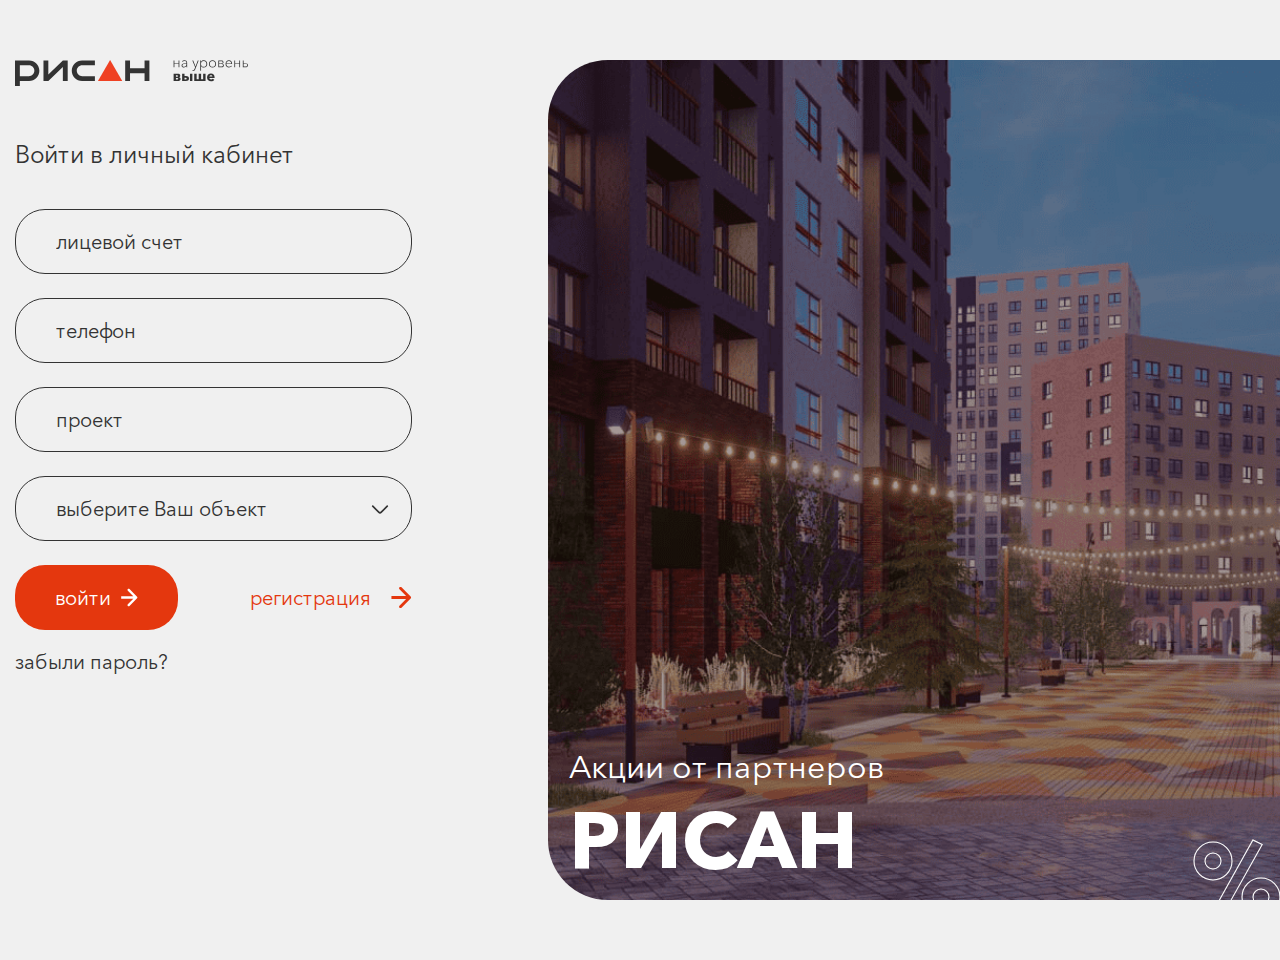
==== commit cdd0a378: "all" ====
--- a/entrance.html
+++ b/entrance.html
@@ -29,14 +29,14 @@
     <section class="home entrance">
       <div class="container">
         <div class="row">
-          <div class="col-12 col-xl-4 offset-xl-1">
+          <div class="col-12 col-xl-4">
             <a href="index.html" class="logo"
               ><img src="img/logo.svg" alt=""
             /></a>
             <div class="entrance-box">
               <h3>Войти в личный кабинет</h3>
 
-              <form action="" method="post" class="form-entrance">
+              <form method="post" class="form-entrance">
                 <label>
                   <input
                     type="text"
@@ -100,7 +100,7 @@
               </form>
             </div>
           </div>
-          <div class="col-12 col-xl-6 offset-xl-1">
+          <div class="col-12 col-xl-7 offset-xl-1">
             <div class="home-product">
               <div class="home-product__content">
                 <h1 class="h1">
@@ -115,11 +115,11 @@
     </section>
 
     <!-- Модальное окно -->
-    <div
+     <div
       class="modal modal-v2 fade"
       id="auction1Modal"
       tabindex="-1"
-      aria-labelledby="auction1ModalLabel"
+      
       aria-hidden="true"
     >
       <div class="modal-dialog modal-dialog-centered">
@@ -128,33 +128,23 @@
             <div class="modal-icon">
               <img src="img/modal-icon1.svg" alt="" />
             </div>
-            <div class="modal-title">
-              Вы можете принять участие только в трех аукционах
-            </div>
+            <div class="modal-title">Ошибка сканирования кода</div>
             <div class="box-text text-center">
-              <p>
-                Чтобы принять участие в этом аукционе, откажитесь от участие от
-                одного из предыдущих на странице
-                <a href="my-auctions.html" class="color-accent d-inline"
-                  >Мои аукционы</a
-                >
-              </p>
-            </div>
-            <button
-              type="button"
-              class="btn-close"
-              data-bs-dismiss="modal"
-              aria-label="Закрыть"
-            >
-              <svg class="svg-icon">
-                <use xlink:href="img/sprite.svg#close-modal"></use>
-              </svg>
-            </button>
-          </div>
-          <div class="modal-body">
-            <a href="my-auctions.html" class="btn btn-accent"
-              >перейти в МОИ АУКЦИОНЫ</a
-            >
+              <p>Срок акции истек. Купон не может быть использован.</p>
+            </div>
+            <button
+              type="button"
+              class="btn-close"
+              data-bs-dismiss="modal"
+              aria-label="Закрыть"
+            >
+              <svg class="svg-icon">
+                <use xlink:href="img/sprite.svg#close-modal"></use>
+              </svg>
+            </button>
+          </div>
+          <div class="modal-body">
+            <a href="sales.html" class="btn btn-accent">Попробовать снова</a>
           </div>
         </div>
       </div>
@@ -164,7 +154,7 @@
       class="modal modal-v2 fade"
       id="auction2Modal"
       tabindex="-1"
-      aria-labelledby="auction2ModalLabel"
+      
       aria-hidden="true"
     >
       <div class="modal-dialog modal-dialog-centered">
@@ -173,161 +163,117 @@
             <div class="modal-icon">
               <img src="img/modal-icon2.svg" alt="" />
             </div>
-            <div class="modal-title">
-              <span>Аукцион завершен</span>
-              19.06.23 в 10:00
-            </div>
+            <div class="modal-title">Подарочный сертификат на 20%</div>
             <div class="box-text text-center">
               <p>
-                Если у вас остались вопросы после завершения аукциона, свяжитесь
-                с нами по телефону:
-                <a href="tel:+78412701051" class="color-accent d-inline"
-                  >+7 (8412) 70-10-51</a
-                >
-              </p>
-            </div>
-            <button
-              type="button"
-              class="btn-close"
-              data-bs-dismiss="modal"
-              aria-label="Закрыть"
-            >
-              <svg class="svg-icon">
-                <use xlink:href="img/sprite.svg#close-modal"></use>
-              </svg>
-            </button>
-          </div>
-          <div class="modal-body">
-            <a href="#" class="btn btn-accent">позвоните мне</a>
-          </div>
-        </div>
-      </div>
-    </div>
-
-    <div
-      class="modal modal-v2 fade"
-      id="auction3Modal"
-      tabindex="-1"
-      aria-labelledby="auction3ModalLabel"
-      aria-hidden="true"
-    >
-      <div class="modal-dialog modal-dialog-centered">
-        <div class="modal-content">
-          <div class="modal-header">
-            <div class="modal-icon">
-              <img src="img/modal-icon1.svg" alt="" />
-            </div>
-            <div class="modal-title">
-              Вы точно хотите отказаться от участия в аукционе?
-            </div>
-            <button
-              type="button"
-              class="btn-close"
-              data-bs-dismiss="modal"
-              aria-label="Закрыть"
-            >
-              <svg class="svg-icon">
-                <use xlink:href="img/sprite.svg#close-modal"></use>
-              </svg>
-            </button>
-          </div>
-          <div class="modal-body">
-            <div class="btn-group">
-              <a href="my-auctions.html" class="btn btn-accent">да</a>
-              <a
-                href="my-auctions.html"
-                data-bs-dismiss="modal"
-                class="btn btn-border-accent"
-                >нет</a
-              >
-            </div>
-          </div>
-        </div>
-      </div>
-    </div>
-
-    <div
-      class="modal modal-v2 fade"
-      id="auction4Modal"
-      tabindex="-1"
-      aria-labelledby="auction4ModalLabel"
-      aria-hidden="true"
-    >
-      <div class="modal-dialog modal-dialog-centered">
-        <div class="modal-content">
-          <div class="modal-header">
-            <div class="modal-icon">
-              <img src="img/modal-icon3.svg" alt="" />
-            </div>
-            <div class="modal-title">Вы точно хотите повысить ставку?</div>
-            <button
-              type="button"
-              class="btn-close"
-              data-bs-dismiss="modal"
-              aria-label="Закрыть"
-            >
-              <svg class="svg-icon">
-                <use xlink:href="img/sprite.svg#close-modal"></use>
-              </svg>
-            </button>
-          </div>
-          <div class="modal-body">
-            <div class="btn-group">
-              <a href="my-auctions.html" class="btn btn-accent">да</a>
-              <a
-                href="my-auctions.html"
-                data-bs-dismiss="modal"
-                class="btn btn-border-accent"
-                >нет</a
-              >
-            </div>
-          </div>
-        </div>
-      </div>
-    </div>
-
-    <div
-      class="modal fade"
-      id="participationModal"
-      tabindex="-1"
-      aria-labelledby="participationModalLabel"
-      aria-hidden="true"
-    >
-      <div class="modal-dialog modal-dialog-centered">
-        <div class="modal-content">
-          <div class="modal-header">
-            <div class="modal-title">Подтвердите свое участие в аукционе</div>
-            <div class="box-text text-center">
-              <p>
-                На ваш номер телефона было отправлено СМС с кодом подтверждения,
-                который нужно ввести в форму ниже.
-              </p>
-            </div>
-            <button
-              type="button"
-              class="btn-close"
-              data-bs-dismiss="modal"
-              aria-label="Закрыть"
-            >
-              <svg class="svg-icon">
-                <use xlink:href="img/sprite.svg#close-modal"></use>
-              </svg>
-            </button>
-          </div>
-          <div class="modal-body">
-            <form action="" method="post" class="form-code">
-              <div class="form-group">
-                <label><input type="number" name="code" /></label>
-                <label><input type="number" name="code" /></label>
-                <label><input type="number" name="code" /></label>
-                <label><input type="number" name="code" /></label>
-                <label><input type="number" name="code" /></label>
-                <label><input type="number" name="code" /></label>
+                Скидка не суммируется с другими акциями и предложениями.
+                Сертификат применяется однократно
+              </p>
+            </div>
+            <button
+              type="button"
+              class="btn-close"
+              data-bs-dismiss="modal"
+              aria-label="Закрыть"
+            >
+              <svg class="svg-icon">
+                <use xlink:href="img/sprite.svg#close-modal"></use>
+              </svg>
+            </button>
+          </div>
+          <div class="modal-body">
+            <a href="#" class="btn btn-accent">Оформить скидку</a>
+          </div>
+        </div>
+      </div>
+    </div>
+
+    <div class="modal fade" id="saleModal" tabindex="-1" aria-hidden="true">
+      <div class="modal-dialog modal-dialog-centered">
+        <div class="modal-content">
+          <div class="modal-header">
+            <div class="logo-company">
+              <img src="img/sale-logo1.png" alt="" />
+            </div>
+
+            <button
+              type="button"
+              class="btn-close"
+              data-bs-dismiss="modal"
+              aria-label="Закрыть"
+            >
+              <svg class="svg-icon">
+                <use xlink:href="img/sprite.svg#close-modal"></use>
+              </svg>
+            </button>
+          </div>
+          <div class="modal-body">
+            <div class="qr-wrapper">
+              <div class="modal-title h3">QR код для использования купона</div>
+              <div class="qr-code"><img src="img/qr-code.svg" alt="" /></div>
+            </div>
+            <div class="h3">Подарочный сертификат на 20%</div>
+            <div class="box-text">
+              <p>
+                Скидка не суммируется с другими акциями и предложениями.
+                Сертификат применяется однократно
+              </p>
+              <p>
+                Quisque ac eleifend mauris. Etiam condimentum ultrices sem eu
+                tincidunt. Aenean ut dui consequat, finibus turpis nec, aliquet
+                velit. Cras egestas mauris fringilla odio tristique consequat.
+                Suspendisse ac ipsum efficitur, finibus nisi et, facilisis
+                neque.
+              </p>
+              <p>
+                Quisque ac eleifend mauris. Etiam condimentum ultrices sem eu
+                tincidunt.
+              </p>
+            </div>
+          </div>
+          <div class="modal-footer">
+            <a
+              href="#"
+              data-bs-dismiss="modal"
+              aria-label="Закрыть"
+              class="btn btn-accent"
+              >закрыть</a
+            >
+          </div>
+        </div>
+      </div>
+    </div>
+
+    <div class="modal fade" id="saleModal2" tabindex="-1" aria-hidden="true">
+      <div class="modal-dialog modal-dialog-centered">
+        <div class="modal-content">
+          <div class="modal-header">
+            <div class="modal-title h3">Форма проверки купона</div>
+            <div class="box-text"><p>Отсканируйте QR-код</p></div>
+
+            <button
+              type="button"
+              class="btn-close"
+              data-bs-dismiss="modal"
+              aria-label="Закрыть"
+            >
+              <svg class="svg-icon">
+                <use xlink:href="img/sprite.svg#close-modal"></use>
+              </svg>
+            </button>
+          </div>
+          <div class="modal-body">
+            <div class="qr-loader">
+              <div class="qr-loader__img">
+                <img src="img/qr-code2.svg" alt="" />
               </div>
-              <button type="submit" class="btn btn-accent">
-                Подтвердить участие
-              </button>
-            </form>
+              <div class="qr-loader__text">
+                <div class="qr-loader__icon">
+                  <img src="img/loading.svg" alt="" />
+                </div>
+                <h4>Идет сканирование...</h4>
+              </div>
+            </div>
           </div>
         </div>
       </div>
@@ -337,7 +283,7 @@
       class="modal modal-v2 fade"
       id="passwordModal"
       tabindex="-1"
-      aria-labelledby="passwordModalLabel"
+      
       aria-hidden="true"
     >
       <div class="modal-dialog modal-dialog-centered">
@@ -362,7 +308,7 @@
             </button>
           </div>
           <div class="modal-body">
-            <form action="" method="post" class="form-code">
+            <form method="post" class="form-code">
               <div class="form-group">
                 <label><input type="number" name="code" /></label>
                 <label><input type="number" name="code" /></label>
--- a/css/style.css
+++ b/css/style.css
@@ -114,7 +114,7 @@
   border-radius: 30px;
   border: 1px solid #333;
   width: 100%;
-  height: 65px;
+  height: 40px;
   background: transparent;
   color: #333;
   font-size: 16px;
@@ -334,8 +334,18 @@
   fill: #fff;
 }
 
-.btn-toggle, .btn-link {
-  margin: 37px auto 0;
+.btn-black {
+  background: #333;
+  color: #fff;
+}
+.btn-black::before {
+  background: #82C559;
+}
+.btn-black:hover {
+  color: #fff;
+}
+.btn-black svg {
+  fill: #fff;
 }
 
 .svg-icon {
@@ -367,6 +377,13 @@
   color: #333;
 }
 a.color-grey:hover {
+  color: #E4370E;
+}
+
+a.color-red {
+  color: #E4370E;
+}
+a.color-red:hover {
   color: #E4370E;
 }
 
@@ -450,10 +467,18 @@
   font-size: 24px;
 }
 
+.mb-24 {
+  margin-bottom: 24px;
+}
+
 .mb-30 {
   margin-bottom: 30px;
 }
 
+.mb-40 {
+  margin-bottom: 40px;
+}
+
 .mb-45 {
   margin-bottom: 45px;
 }
@@ -464,50 +489,6 @@
 
 .mb-60 {
   margin-bottom: 60px;
-}
-
-.mb-90 {
-  margin-bottom: 90px;
-}
-
-.nav-tabs {
-  border: none;
-  border-radius: 0;
-  font-size: 24px;
-}
-.nav-tabs .nav-item {
-  margin: 0 40px 0 0;
-}
-.nav-tabs .nav-item:last-child {
-  margin: 0;
-}
-.nav-tabs .nav-link {
-  padding: 0 0 17px;
-  color: #595959;
-  background: transparent;
-  border: none;
-  border-radius: 0;
-  position: relative;
-}
-.nav-tabs .nav-link::before {
-  content: "";
-  position: absolute;
-  left: 0;
-  bottom: 0;
-  width: 100%;
-  height: 6px;
-  background: #E4E4E4;
-  border-radius: 3px;
-  -webkit-transition: 0.5s;
-  transition: 0.5s;
-}
-.nav-tabs .nav-link.active {
-  color: #333;
-  font-weight: bold;
-  background: transparent;
-}
-.nav-tabs .nav-link.active::before {
-  background: #E4370E;
 }
 
 .slick-slider {
@@ -561,48 +542,22 @@
   -webkit-box-align: center;
       -ms-flex-align: center;
           align-items: center;
-}
-.slider-nav .slick-prev {
-  margin: 0 30px 0 0;
-}
-.slider-nav .slick-arrow {
-  position: relative;
-  bottom: 0;
-  top: 0;
-  left: 0;
-  -webkit-transform: none;
-          transform: none;
-  padding: 10px;
-  border-radius: 60px;
-  background: #E4E4E4;
-  width: 123px;
-  height: 84px;
-  fill: #595959;
-  display: -webkit-box;
-  display: -ms-flexbox;
-  display: flex;
-  -webkit-box-align: center;
-      -ms-flex-align: center;
-          align-items: center;
+  -webkit-box-orient: vertical;
+  -webkit-box-direction: normal;
+      -ms-flex-direction: column;
+          flex-direction: column;
   -webkit-box-pack: center;
       -ms-flex-pack: center;
           justify-content: center;
 }
-.slider-nav .slick-arrow svg {
-  width: 41px;
-  height: 24px;
-}
-.slider-nav .slick-arrow:hover {
-  background: #E4370E;
-  fill: #fff;
+.slider-nav .slick-prev {
+  margin: 0 0 24px;
 }
 
 .slick-arrow {
-  top: 50%;
-  -webkit-transform: translate(0, -50%);
-          transform: translate(0, -50%);
-  width: 41px;
-  height: 24px;
+  position: relative;
+  width: 186px;
+  height: 84px;
   display: -webkit-box;
   display: -ms-flexbox;
   display: flex;
@@ -614,17 +569,35 @@
           justify-content: center;
   opacity: 1;
   z-index: 1;
-  padding: 0;
+  padding: 20px;
   fill: #E4370E;
-  position: absolute;
-}
-
-.slick-prev {
-  left: -41px;
-}
-
-.slick-next {
-  right: -41px;
+  border: 1px solid #E4370E;
+  border-radius: 60px;
+  background: #fff;
+}
+.slick-arrow:hover, .slick-arrow:focus {
+  background: #E4370E;
+  fill: #fff;
+}
+.slick-arrow svg {
+  width: 104px;
+  height: 24px;
+}
+
+.counter-slide {
+  display: -webkit-box;
+  display: -ms-flexbox;
+  display: flex;
+  -webkit-box-align: center;
+      -ms-flex-align: center;
+          align-items: center;
+  font-size: 24px;
+  font-weight: bold;
+  color: #333;
+  -webkit-box-ordinal-group: 2;
+      -ms-flex-order: 1;
+          order: 1;
+  margin: 24px auto 0 0;
 }
 
 .select-my {
@@ -682,4 +655,11 @@
 .inp-check:checked ~ .checkbox-custom {
   background: #fff url("../img/check-black.svg") no-repeat center;
   background-size: 8px;
+}
+
+.box-text p {
+  margin: 0 0 16px;
+}
+.box-text p:last-child {
+  margin: 0;
 }--- a/css/header.css
+++ b/css/header.css
@@ -2,157 +2,32 @@
   padding: 40px 0;
   position: relative;
   z-index: 2;
+  background: rgba(247, 247, 247, 0.7);
 }
 header .container {
   max-width: 1920px;
   padding: 0 60px;
 }
-
-.header {
-  background: rgba(247, 247, 247, 0.7);
-  -webkit-backdrop-filter: blur(25px);
-          backdrop-filter: blur(25px);
-  margin: 0 0 77px;
-}
-.header .navbar-menu {
-  margin: 0 auto;
-}
-.header .nav-menu .nav-item .nav-link {
-  color: #333;
-}
-.header .phone {
-  color: #333;
-}
-.header .dropdown-user .dropdown-toggle .svg-icon {
-  fill: #333;
-}
-.header .dropdown-user .dropdown-toggle:after {
-  border-top-color: #333;
-}
-.header .navbar-toggler span {
-  background: #333;
+header .logo {
+  margin: 0 auto 0 0;
 }
 
-.phone {
-  font-weight: 750;
+.link-estimate {
+  text-decoration: underline;
   font-size: 24px;
-  color: #fff;
 }
 
-.nav-menu {
+.header-box {
   display: -webkit-box;
   display: -ms-flexbox;
   display: flex;
-  -webkit-box-align: start;
-      -ms-flex-align: start;
-          align-items: start;
-  -ms-flex-wrap: wrap;
-      flex-wrap: wrap;
-  font-weight: 450;
-  font-size: 18px;
-  margin: 0 183px 0 auto;
-}
-.nav-menu .nav-item {
-  margin: 0 30px 0 0;
-}
-.nav-menu .nav-item:last-child {
-  margin: 0;
-}
-.nav-menu .nav-item .nav-link {
-  color: #fff;
-  position: relative;
-}
-.nav-menu .nav-item .nav-link::after {
-  content: "";
-  position: absolute;
-  left: 50%;
-  -webkit-transform: translate(-50%, 0);
-          transform: translate(-50%, 0);
-  bottom: -5px;
-  width: 0;
-  height: 2px;
-  border-radius: 2px;
-  background: #E4370E;
-  -webkit-transition: 0.5s;
-  transition: 0.5s;
-}
-.nav-menu .nav-item .nav-link:hover:after {
-  width: 80%;
+  -webkit-box-align: center;
+      -ms-flex-align: center;
+          align-items: center;
 }
 
 .nav-link {
   padding: 0;
-}
-
-.collapse-menu {
-  -webkit-box-flex: 0;
-      -ms-flex: none;
-          flex: none;
-  width: 100%;
-}
-.collapse-menu .nav-menu {
-  margin: 0;
-}
-
-.navbar-menu {
-  margin: 0 183px 0 auto;
-  padding: 0;
-}
-.navbar-menu__close {
-  width: 24px;
-  height: 24px;
-  position: absolute;
-  right: 15px;
-  top: 15px;
-  cursor: pointer;
-  display: none;
-}
-.navbar-menu__close::before, .navbar-menu__close::after {
-  content: "";
-  position: absolute;
-  top: 10px;
-  left: 0;
-  background: #333;
-  border-radius: 2px;
-  z-index: 1;
-  width: 100%;
-  height: 2px;
-}
-.navbar-menu__close::before {
-  -webkit-transform: rotate(45deg);
-          transform: rotate(45deg);
-}
-.navbar-menu__close::after {
-  -webkit-transform: rotate(135deg);
-          transform: rotate(135deg);
-}
-
-.navbar-toggler {
-  width: 24px;
-  height: 18px;
-  min-width: 24px;
-  padding: 0;
-  border: none;
-  margin: 0 0 0 20px;
-  -webkit-box-orient: vertical;
-  -webkit-box-direction: normal;
-      -ms-flex-direction: column;
-          flex-direction: column;
-  -webkit-box-align: center;
-      -ms-flex-align: center;
-          align-items: center;
-  -webkit-box-pack: justify;
-      -ms-flex-pack: justify;
-          justify-content: space-between;
-  display: none;
-  cursor: pointer;
-}
-.navbar-toggler span {
-  display: block;
-  width: 100%;
-  height: 3px;
-  background: #fff;
-  border-radius: 2px;
 }
 
 .dropdown-toggle {
@@ -174,7 +49,7 @@
 }
 
 .dropdown-user {
-  margin: 0 0 0 70px;
+  margin: 0 0 0 24px;
 }
 .dropdown-user .dropdown-toggle {
   display: -webkit-box;
@@ -186,9 +61,9 @@
 }
 .dropdown-user .dropdown-toggle .svg-icon {
   margin: 0;
-  width: 40px;
-  height: 40px;
-  min-width: 40px;
+  width: 42px;
+  height: 39px;
+  min-width: 42px;
   display: -webkit-box;
   display: -ms-flexbox;
   display: flex;
@@ -198,12 +73,12 @@
   -webkit-box-pack: center;
       -ms-flex-pack: center;
           justify-content: center;
-  fill: #fff;
+  fill: #333;
 }
 .dropdown-user .dropdown-toggle:after {
   margin: 0 0 0 17px;
   vertical-align: middle;
-  border-top: 11px solid #fff;
+  border-top: 11px solid #333;
   border-right: 11px solid transparent;
   border-bottom: 0;
   border-left: 11px solid transparent;
@@ -248,8 +123,8 @@
   z-index: 1;
 }
 .dropdown-item:hover {
-  color: #fff;
+  color: #333;
 }
 .dropdown-item:hover .dropdown-menu-user__icon {
-  fill: #fff;
+  fill: #333;
 }--- a/css/footer.css
+++ b/css/footer.css
@@ -1,77 +1,20 @@
-footer {
-  padding: 37px 0 59px;
-  position: relative;
-  z-index: 1;
-  margin: 40px 0 0;
-}
-footer::before {
-  content: "";
-  position: absolute;
-  left: 50%;
-  top: 0;
-  -webkit-transform: translate(-50%, 0);
-          transform: translate(-50%, 0);
-  height: 1px;
-  max-width: 1800px;
-  width: calc(100% - 120px);
-  background: #FFF;
-}
-footer .container {
-  max-width: 1920px;
-  padding: 0 60px;
-}
-footer .phone {
-  color: #fff;
-}
-footer .phone:hover {
-  color: #E4370E;
-}
-footer .nav-menu {
-  margin: 0 auto;
-  font-weight: 400;
-}
-footer .nav-menu .nav-item {
-  margin: 0 60px 0 0;
-}
-footer .nav-menu .nav-item:last-child {
-  margin: 0;
-}
-
-.footer {
-  margin: 75px 0 0;
-}
-.footer::before {
-  background: #595959;
-}
-.footer .phone {
-  color: #595959;
-}
-.footer .phone:hover {
-  color: #fff;
-}
-.footer .nav-menu .nav-item .nav-link {
-  color: #595959;
-}
-
 .modal-dialog {
-  max-width: 652px;
+  max-width: 768px;
 }
 
 .modal-content {
   border: none;
   border-radius: 40px;
   background: #FFF;
-  padding: 45px 40px 40px;
-}
-.modal-content .btn-group .btn {
-  margin: 0 35px 0 0;
-  padding: 0 30px;
-}
-.modal-content .btn-group .btn:last-child {
-  margin: 0;
+  padding: 64px;
 }
 .modal-content .link {
   margin: 0 auto;
+}
+.modal-content .h3 {
+  font-size: 36px;
+  font-weight: bold;
+  margin: 0 0 16px;
 }
 
 .modal-title {
@@ -79,7 +22,6 @@
   font-size: 24px;
   font-weight: bold;
   margin: 0 auto;
-  max-width: 380px;
   line-height: normal;
 }
 .modal-title span {
@@ -98,14 +40,16 @@
   -webkit-box-align: center;
       -ms-flex-align: center;
           align-items: center;
+  position: relative;
+  z-index: 1;
 }
 .modal-header .btn-close {
   padding: 9px;
   position: absolute;
   z-index: 1;
   opacity: 1;
-  top: 16px;
-  right: 16px;
+  top: 0;
+  right: 0;
   margin: 0;
   border: none;
   border-radius: 50%;
@@ -115,6 +59,8 @@
   fill: #fff;
   -webkit-box-sizing: border-box;
           box-sizing: border-box;
+  -webkit-box-shadow: none;
+          box-shadow: none;
   display: -webkit-box;
   display: -ms-flexbox;
   display: flex;
@@ -127,12 +73,22 @@
 }
 .modal-header .box-text {
   width: 100%;
-  max-width: 461px;
-  margin: 22px auto 0;
+  margin: 16px auto 0;
 }
 
 .modal-body {
   padding: 0;
+}
+
+.modal-footer {
+  width: 100%;
+  padding: 0;
+  margin: 16px 0 0;
+  border: none;
+  border-radius: 0;
+  -webkit-box-pack: start;
+      -ms-flex-pack: start;
+          justify-content: flex-start;
 }
 
 .form-code {
@@ -169,7 +125,7 @@
 }
 
 .modal-icon {
-  margin: 0 auto 27px;
+  margin: 0 auto 40px;
   display: -webkit-box;
   display: -ms-flexbox;
   display: flex;
@@ -183,25 +139,69 @@
   height: 96px;
 }
 
+.modal-v2 .modal-dialog {
+  max-width: 652px;
+}
+.modal-v2 .modal-body {
+  margin: 40px auto 0;
+}
 .modal-v2 .box-text {
   max-width: 500px;
 }
-.modal-v2 .modal-body {
-  margin: 40px auto 0;
-}
 .modal-v2 .btn {
   margin: 0 auto;
 }
 .modal-v2 .form-code {
   margin: 0;
-}
-.modal-v2 .form-code [type=submit] {
   margin: 50px auto 0;
 }
 .modal-v2 .form-code .link {
   margin: 23px auto 0;
 }
 
-#participationModal .modal-title {
-  max-width: 320px;
+#saleModal2 .modal-header {
+  text-align: left;
+}
+#saleModal2 .modal-header .box-text {
+  font-size: 24px;
+  text-align: left;
+  margin: 0;
+}
+#saleModal2 .modal-title {
+  margin: 0 0 16px;
+  text-align: left;
+  width: 100%;
+  max-width: none;
+}
+
+.qr-loader {
+  margin: 16px 0 0;
+  width: 100%;
+  border-radius: 40px;
+  background: #F0F0F0;
+  padding: 120px 20px 60px;
+  text-align: center;
+}
+.qr-loader__img {
+  display: -webkit-box;
+  display: -ms-flexbox;
+  display: flex;
+  -webkit-box-align: center;
+      -ms-flex-align: center;
+          align-items: center;
+  -webkit-box-pack: center;
+      -ms-flex-pack: center;
+          justify-content: center;
+  max-width: 384px;
+  width: 100%;
+  margin: 0 auto;
+}
+.qr-loader__text {
+  margin: 24px auto 0;
+  font-size: 24px;
+}
+.qr-loader__icon {
+  width: 48px;
+  height: 48px;
+  margin: 0 auto 24px;
 }--- a/css/main.css
+++ b/css/main.css
@@ -88,10 +88,24 @@
   font-size: 32px;
   font-weight: normal;
 }
+.entrance-box h4 {
+  margin: 0 0 24px;
+  font-weight: bold;
+  width: 100%;
+  font-size: 20px;
+}
+
+.entrance-profile {
+  margin: 40px 0 0;
+}
 
 .form-entrance input {
   height: 65px;
   padding: 0 40px;
+  font-size: 20px;
+}
+.form-entrance .select-my {
+  height: 65px;
   font-size: 20px;
 }
 .form-entrance .btn-group {
@@ -132,132 +146,88 @@
   font-size: 20px;
 }
 
-.entrance-profile {
-  margin: 64px 0 0;
-  font-size: 20px;
-}
-
-.best-deal {
+.registration .logo {
+  margin: 0 0 15px;
+}
+
+.archive-section {
+  margin: 120px 0;
+}
+
+.cabinet-box {
+  width: 100%;
+  background: #fff;
+  margin: 0 0 35px;
+  padding: 24px 60px;
+  border-radius: 30px;
+}
+.cabinet-box h3 {
+  font-weight: normal;
+  margin: 0 0 30px;
+}
+.cabinet-box:last-child {
+  margin: 0;
+}
+.cabinet-box .btn {
+  margin: 0 0 0 auto;
+}
+
+.admin-name {
+  font-size: 32px;
+  font-weight: bold;
+}
+
+.admin-contacts__item {
+  color: #333;
+  font-size: 32px;
+  margin: 0 0 23px;
+}
+.admin-contacts__item:last-child {
+  margin: 0;
+}
+.admin-contacts__item:hover {
+  color: #E4370E;
+}
+
+.form-cabinet {
+  width: 100%;
+  display: -webkit-box;
+  display: -ms-flexbox;
+  display: flex;
+  -webkit-box-align: start;
+      -ms-flex-align: start;
+          align-items: flex-start;
+  -ms-flex-wrap: wrap;
+      flex-wrap: wrap;
+}
+.form-cabinet label {
+  max-width: 338px;
+  width: 100%;
+  margin: 0 13px 0 0;
+}
+.form-cabinet button {
+  margin: 0 0 auto;
+}
+
+.sales-section {
+  margin: 120px 0 72px;
+}
+
+.sales-box {
+  width: 100%;
+  display: -webkit-box;
+  display: -ms-flexbox;
+  display: flex;
+  -webkit-box-align: stretch;
+      -ms-flex-align: stretch;
+          align-items: stretch;
+  -ms-flex-wrap: wrap;
+      flex-wrap: wrap;
   border-radius: 40px;
-  background: #E6E6E6;
-  position: relative;
-  z-index: 2;
-  margin: 150px 0 0;
-}
-.best-deal .link-next {
-  position: absolute;
-  z-index: 1;
-  top: 49px;
-  right: -89px;
-  height: 84px;
-  border-radius: 60px;
-  padding: 10px 42px;
-}
-.best-deal .link-next svg {
-  width: 104px;
-  height: 24px;
-  fill: #fff;
-  margin: 0;
-}
-.best-deal__body {
-  padding: 49px 37px 77px;
-}
-.best-deal__body .text-description {
-  margin: 45px 0 33px;
-  font-size: 36px;
-}
-.best-deal__body .text-description sup {
-  font-size: 28px;
-}
-.best-deal .product-price {
-  font-size: 48px;
-  font-weight: 750;
-}
-.best-deal .product-price sup {
-  font-size: 30px;
-}
-.best-deal__start {
-  width: 100%;
-  background: #fff;
-  border-radius: 40px;
-  padding: 40px 49px 63px;
-}
-.best-deal__start h3 {
-  font-size: 32px;
-  font-weight: normal;
-}
-.best-deal__start h4 {
-  font-size: 36px;
-  font-weight: bold;
-}
-.best-deal__start .box-text {
-  margin: 38px 0 0;
-  font-size: 24px;
-  max-width: 330px;
-}
-.best-deal__start .box-text strong {
-  font-weight: 450;
-}
-.best-deal__start .btn {
-  margin: 47px 0 0;
-}
-
-.exclusive-lots {
-  overflow: hidden;
-}
-.exclusive-lots .text-description {
-  max-width: 1000px;
-  margin: 16px 0 0;
-}
-
-.exclusive-slider {
-  margin: 38px 0 0;
-  width: calc(100% + 300px);
-}
-.exclusive-slider .slide {
-  padding: 0 15px;
-}
-.exclusive-slider .slick-list {
-  margin: 0 -15px;
-}
-.exclusive-slider .product-card {
-  width: 420px;
-}
-
-.all-lots {
-  margin: 85px 0 50px;
-}
-.all-lots .text-description {
-  margin: 29px 0 0;
-  max-width: 670px;
-}
-.all-lots .nav-tabs {
-  margin: 0 0 44px;
-}
-
-.coming-auction {
-  margin: 0 0 90px;
-}
-
-.product-card {
-  width: 100%;
-  height: 100%;
-  border-radius: 40px;
-  background: #FFF;
-  padding: 28px 19px 42px;
-}
-.product-card-slider {
-  width: 100%;
-  margin: 0 0 25px;
-}
-.product-card-slider .slick-dots {
-  margin: 33px auto 0;
-}
-.product-card__img {
-  width: 100%;
-  max-width: 278px;
-  height: 228px;
-  margin: 0 auto;
+  margin: 0 0 32px;
+  background: #e6e6e6;
+}
+.sales-box__img {
   display: -webkit-box;
   display: -ms-flexbox;
   display: flex;
@@ -267,79 +237,101 @@
   -webkit-box-pack: center;
       -ms-flex-pack: center;
           justify-content: center;
-}
-.product-card__img img {
-  max-height: 100%;
-  width: 100%;
-}
-.product-card__footer {
-  display: -webkit-box;
-  display: -ms-flexbox;
-  display: flex;
-  -webkit-box-align: center;
-      -ms-flex-align: center;
-          align-items: center;
-  -ms-flex-wrap: wrap;
-      flex-wrap: wrap;
-  max-width: 300px;
-  width: 100%;
-  margin: 0 auto;
-}
-.product-card__footer.text-center .btn {
-  margin: 24px auto 0;
-}
-.product-card__footer .w-100.auction-start {
-  width: 100%;
+  max-width: 450px;
+  width: 100%;
+  padding: 38px 32px;
+}
+.sales-box__img img {
+  -webkit-filter: grayscale(1);
+          filter: grayscale(1);
+  mix-blend-mode: multiply;
+  max-width: 302px;
+  max-height: 134px;
+}
+.sales-box__body {
+  width: calc(100% - 450px);
+  position: relative;
+  z-index: 1;
+}
+.sales-box__content {
+  width: 100%;
+  height: 100%;
+  background: #fff;
+  border-radius: 30px;
+  padding: 40px;
+}
+.sales-box h3 {
+  font-size: 36px;
+  font-weight: bold;
+  width: 100%;
+}
+.sales-box .box-text {
+  font-size: 24px;
+  margin: 24px 0;
+}
+.sales-box:last-child {
   margin: 0;
 }
-.product-card__footer .w-100.auction-start strong {
-  margin: 0 0 0 10px;
-  display: inline;
-  width: -webkit-fit-content;
-  width: -moz-fit-content;
-  width: fit-content;
-}
-.product-card .tooltip-wrapper {
-  margin: 0 0 0 13px;
-}
-.product-card.active .product-card__footer .btn {
-  background: #E4370E;
-  color: #fff;
-}
-.product-card.active .product-card__footer .btn::before {
-  background: #82C559;
-}
-.product-card.active .product-card__footer .btn:hover {
-  border-color: #82C559;
-}
-
-.product-card-v2 {
-  padding: 28px 39px 42px;
-}
-.product-card-v2 .lot-information {
-  margin: 40px auto 38px;
-}
-.product-card-v2 .product-card-slider {
-  margin: 0 0 50px;
-}
-
-.auction-start {
-  margin: 0 24px 0 0;
-}
-.auction-start strong {
-  margin: 10px 0 0;
-  font-weight: bold;
-  display: block;
-}
-
-.tooltip-wrapper {
-  position: relative;
-}
-.tooltip-wrapper:hover .tooltip-box {
-  display: block;
-}
-
-.btn-tooltip {
+
+.sales-slider {
+  position: relative;
+  z-index: 1;
+}
+.sales-slider::before {
+  content: "";
+  position: absolute;
+  right: 0;
+  top: 0;
+  height: 100%;
+  width: 362px;
+  height: 100%;
+  background: -webkit-gradient(linear, left top, right top, from(rgba(255, 255, 255, 0)), to(rgb(255, 255, 255)));
+  background: linear-gradient(to right, rgba(255, 255, 255, 0) 0%, rgb(255, 255, 255) 100%);
+  z-index: 1;
+}
+.sales-slider .slick-track {
+  display: -webkit-box;
+  display: -ms-flexbox;
+  display: flex;
+  -webkit-box-align: stretch;
+      -ms-flex-align: stretch;
+          align-items: stretch;
+}
+.sales-slider .slide {
+  width: 644px;
+  margin: 0 32px 0 0;
+  height: auto;
+}
+.sales-slider .box-text {
+  max-width: 428px;
+}
+.sales-slider h3 {
+  max-width: 364px;
+}
+.sales-slider__nav {
+  position: absolute;
+  z-index: 1;
+  right: 136px;
+  top: 0;
+  padding: 54px 0;
+  height: 100%;
+}
+
+.sales-history {
+  margin: 0 0 120px;
+}
+
+.logo-company {
+  max-width: 302px;
+  margin: 0 auto 0 0;
+}
+.logo-company img {
+  -webkit-filter: grayscale(1);
+          filter: grayscale(1);
+  mix-blend-mode: multiply;
+}
+
+.qr-code {
   display: -webkit-box;
   display: -ms-flexbox;
   display: flex;
@@ -349,733 +341,13 @@
   -webkit-box-pack: center;
       -ms-flex-pack: center;
           justify-content: center;
-  width: 25px;
-  height: 25px;
-  min-width: 25px;
-  border-radius: 50%;
-  background: #F0F0F0;
-  fill: #595959;
-  padding: 6px 8px;
-  cursor: pointer;
-}
-
-.tooltip-box {
-  display: none;
-  position: absolute;
-  z-index: 2;
-  border-radius: 20px;
-  background: #595959;
-  color: #fff;
-  padding: 12px 17px;
-  bottom: 100%;
-  left: 50%;
-  -webkit-transform: translate(-50%, 0);
-          transform: translate(-50%, 0);
-  min-width: 315px;
-  margin: 0 0 10px;
-}
-.tooltip-box h4 {
-  font-size: 20px;
-  font-weight: bold;
-  margin: 0 0 6px;
-}
-
-.participants {
-  display: -webkit-box;
-  display: -ms-flexbox;
-  display: flex;
-  -webkit-box-align: center;
-      -ms-flex-align: center;
-          align-items: center;
-}
-.participants .svg-icon {
-  width: 19px;
-  height: 19px;
-  min-width: 19px;
-  margin: 0 5px 0 0;
-  fill: #fff;
-}
-
-.lot-information {
-  width: 100%;
-  display: -webkit-box;
-  display: -ms-flexbox;
-  display: flex;
-  -webkit-box-align: center;
-      -ms-flex-align: center;
-          align-items: center;
-  padding: 15px 20px;
-  border-radius: 20px;
-  border: 1px solid #E4E4E4;
-  margin: 28px auto 26px;
-  max-width: 342px;
-  width: 100%;
-}
-.lot-information-item {
-  display: -webkit-box;
-  display: -ms-flexbox;
-  display: flex;
-  -webkit-box-align: center;
-      -ms-flex-align: center;
-          align-items: center;
-  padding: 0 15px 0 0;
-  position: relative;
-}
-.lot-information-item::before {
-  content: "";
-  position: absolute;
-  top: 50%;
-  -webkit-transform: translate(0, -50%);
-          transform: translate(0, -50%);
-  right: 0;
-  width: 1px;
-  height: 25px;
-  background: #333;
-}
-.lot-information-item:last-child {
-  padding: 0 0 0 15px;
-}
-.lot-information-item:last-child::before {
-  display: none;
-}
-.lot-information-item__icon {
-  display: -webkit-box;
-  display: -ms-flexbox;
-  display: flex;
-  -webkit-box-align: center;
-      -ms-flex-align: center;
-          align-items: center;
-  -webkit-box-pack: center;
-      -ms-flex-pack: center;
-          justify-content: center;
-  margin: 0 15px 0 0;
-  width: 38px;
-  height: 38px;
-  min-width: 38px;
-  fill: #E4E4E4;
-  border-radius: 50%;
-}
-.lot-information-item__text {
-  display: -webkit-box;
-  display: -ms-flexbox;
-  display: flex;
-  -webkit-box-align: center;
-      -ms-flex-align: center;
-          align-items: center;
-  width: 100%;
-}
-
-.participants-item .lot-information-item__icon {
-  width: 29px;
-  height: 29px;
-  min-width: 29px;
-  fill: #333;
-}
-
-.status-on {
-  border-color: #82C559;
-}
-.status-on .lot-information-item__icon {
-  background: #82C559;
-  fill: #fff;
-  padding: 10px;
-}
-.status-on .participants-item .lot-information-item__icon {
-  background: transparent;
-  padding: 0;
-  fill: #333;
-}
-.status-on .tooltip-box {
-  background: #82C559;
-}
-
-.product-card-information {
-  font-size: 14px;
-  max-width: 310px;
-  width: 100%;
-  margin: 0 auto;
-}
-.product-card-information p {
-  margin: 0 0 5px;
-}
-.product-card-information p strong {
-  margin: 0 0 0 5px;
-}
-.product-card-information strong {
-  margin: 0 0 10px;
-  font-weight: bold;
-}
-
-.product-card-sizes {
-  width: 100%;
-  display: -webkit-box;
-  display: -ms-flexbox;
-  display: flex;
-  -webkit-box-align: stretch;
-      -ms-flex-align: stretch;
-          align-items: stretch;
-  margin: 25px auto 28px;
-  border-radius: 20px;
-  border: 1px solid #E4E4E4;
-  font-size: 16px;
-}
-.product-card-sizes__item {
-  padding: 9px 15px;
-  border-right: 1px solid #E4E4E4;
-}
-.product-card-sizes__item p {
-  margin: 0 0 8px;
-}
-.product-card-sizes__item p:last-child {
-  margin: 0;
-}
-.product-card-sizes__item p sup {
-  font-size: 10px;
-}
-.product-card-sizes__item:last-child {
-  padding: 9px 15px 9px;
-  border: none;
-}
-
-.product-price {
-  font-size: 24px;
-  font-weight: bold;
-  height: 100%;
-  display: -webkit-box;
-  display: -ms-flexbox;
-  display: flex;
-  -webkit-box-align: center;
-      -ms-flex-align: center;
-          align-items: center;
-}
-.product-price sup {
-  font-size: 18px;
-}
-
-.stages-auction {
-  position: relative;
-  padding: 86px 0 0;
-  z-index: 1;
-  background: url("../img/stages-bg.png") no-repeat center;
-  background-size: cover;
-  color: #fff;
-}
-.stages-auction::before {
-  content: "";
-  position: absolute;
-  z-index: -1;
-  left: 0;
-  top: 0;
-  width: 100%;
-  height: 100%;
-  background: rgba(51, 51, 51, 0.7);
-  -webkit-backdrop-filter: blur(67.5px);
-          backdrop-filter: blur(67.5px);
-}
-.stages-auction h2 {
-  margin: 0 0 45px;
-}
-.stages-auction .text-description {
-  max-width: 495px;
-}
-
-.stages-auction-info {
-  width: 100%;
-  border-radius: 40px;
-  background: -webkit-gradient(linear, left top, right top, from(#000), to(rgba(0, 0, 0, 0))), url("../img/stages-bg-wrap.png"), lightgray 50%/cover no-repeat;
-  background: linear-gradient(90deg, #000 0%, rgba(0, 0, 0, 0) 100%), url("../img/stages-bg-wrap.png"), lightgray 50%/cover no-repeat;
-  padding: 44px 57px 61px;
-  margin: 0 0 60px;
-}
-
-.stages-auction-col {
-  position: relative;
-}
-.stages-auction-col::before {
-  content: "";
-  position: absolute;
-  top: 50%;
-  right: -15px;
-  -webkit-transform: translate(0, -50%);
-          transform: translate(0, -50%);
-  background: #E4370E;
-  height: 1px;
-  width: 30px;
-  z-index: -1;
-}
-.stages-auction-col:nth-child(4)::before, .stages-auction-col:last-child::before {
-  display: none;
-}
-.stages-auction-col:nth-child(4):after {
-  content: "";
-  position: absolute;
-  width: 1016px;
-  height: 93px;
-  background: url("../img/line-steps.svg") no-repeat center;
-  background-size: 100%;
-  right: 50%;
-  bottom: -92px;
-}
-
-.stages-auction-box {
-  position: relative;
-  width: 100%;
-  height: 100%;
-  border-radius: 20px;
-  border: 1px solid #FFF;
-  padding: 20px;
-  z-index: 1;
-}
-.stages-auction-box h3 {
-  margin: 0 0 10px;
-  width: 100%;
-  font-weight: 750;
-}
-
-.archive-section {
-  margin: 0 0 86px;
-}
-
-.cabinet-box {
-  width: 100%;
-  background: #fff;
-  margin: 0 0 35px;
-  padding: 28px 60px 40px;
-  border-radius: 30px;
-}
-.cabinet-box h3 {
-  font-weight: normal;
-  margin: 0 0 30px;
-}
-.cabinet-box:last-child {
-  margin: 0;
-}
-.cabinet-box .btn {
-  margin: 0 0 0 auto;
-}
-
-.admin-name {
-  font-size: 32px;
-  font-weight: bold;
-}
-
-.admin-contacts__item {
-  color: #333;
-  font-size: 32px;
-  margin: 0 0 23px;
-}
-.admin-contacts__item:last-child {
-  margin: 0;
-}
-.admin-contacts__item:hover {
-  color: #E4370E;
-}
-
-.form-cabinet {
-  width: 100%;
-  display: -webkit-box;
-  display: -ms-flexbox;
-  display: flex;
-  -webkit-box-align: start;
-      -ms-flex-align: start;
-          align-items: flex-start;
-  -ms-flex-wrap: wrap;
-      flex-wrap: wrap;
-}
-.form-cabinet label {
-  max-width: 338px;
-  width: 100%;
-  margin: 0 13px 0 0;
-}
-.form-cabinet button {
-  margin: 0 0 auto;
-}
-
-.my-auctions {
-  margin: 0 0 76px;
-}
-.my-auctions .text-description {
-  max-width: none;
-}
-
-.filter-products {
-  display: -webkit-box;
-  display: -ms-flexbox;
-  display: flex;
-  -webkit-box-align: center;
-      -ms-flex-align: center;
-          align-items: center;
-  -webkit-box-pack: end;
-      -ms-flex-pack: end;
-          justify-content: flex-end;
-  margin: 0 0 0 auto;
-}
-
-.other-premises {
-  margin: 100px 0 70px;
-}
-
-.advantages {
-  margin: 113px 0 120px;
-}
-.advantages h2 {
-  margin: 0 auto 75px;
-}
-
-.advantages-slider-item {
-  display: -webkit-box;
-  display: -ms-flexbox;
-  display: flex;
-  -webkit-box-align: center;
-      -ms-flex-align: center;
-          align-items: center;
-  -webkit-box-pack: center;
-      -ms-flex-pack: center;
-          justify-content: center;
-  font-size: 20px;
-  padding: 0 20px;
-}
-.advantages-slider-item__icon {
-  width: 48px;
-  min-width: 48px;
-  margin: 0 30px 0 0;
-  display: -webkit-box;
-  display: -ms-flexbox;
-  display: flex;
-  -webkit-box-align: center;
-      -ms-flex-align: center;
-          align-items: center;
-  -webkit-box-pack: center;
-      -ms-flex-pack: center;
-          justify-content: center;
-}
-.advantages-slider-item sup {
-  font-size: 14px;
-}
-.advantages-slider-item__body {
-  max-width: 250px;
-}
-
-.product-section h1 {
-  font-size: 32px;
-  margin: 0;
-}
-.product-section h1 sup {
-  font-size: 20px;
-}
-
-.lot-number {
-  color: #E4370E;
-  font-weight: bold;
-}
-
-.product-wrapper {
-  width: 100%;
-  background: #fff;
-  border-radius: 40px;
-  padding: 33px 100px;
-}
-.product-wrapper .product-card-slider {
-  margin: 0;
-  max-width: 532px;
-  width: 100%;
-}
-.product-wrapper .product-card-slider .slick-dots {
-  margin: 118px auto 0;
-}
-.product-wrapper .product-card__img {
-  height: 434px;
-  max-width: none;
-}
-.product-wrapper .product-card-information {
-  max-width: 380px;
-  margin: 0;
-  gap: 40px;
-  font-size: 16px;
-}
-
-.prices-wrapper {
-  width: 100%;
-  max-width: 320px;
-  display: -webkit-box;
-  display: -ms-flexbox;
-  display: flex;
-  -webkit-box-align: stretch;
-      -ms-flex-align: stretch;
-          align-items: stretch;
-  gap: 30px;
-  margin: 27px 0 40px;
-}
-
-.prices-wrapper-item {
-  font-size: 16px;
-  border-right: 1px solid #333;
-  padding: 0 30px 0 0;
-}
-.prices-wrapper-item:last-child {
-  border: none;
-  padding: 0;
-}
-.prices-wrapper-item sup {
-  font-size: 10px;
-}
-.prices-wrapper-item h3 {
-  font-weight: bold;
-  margin: 10px 0 0;
-}
-
-.auction-information {
-  width: 100%;
-  border-radius: 30px;
-  border: 1px solid #E4E4E4;
-  margin: 30px 0 45px;
-  padding: 20px;
-}
-.auction-information-item {
-  margin: 0 0 20px;
-  display: -webkit-box;
-  display: -ms-flexbox;
-  display: flex;
-  -webkit-box-align: start;
-      -ms-flex-align: start;
-          align-items: start;
-}
-.auction-information-item:last-child {
-  margin: 0;
-}
-.auction-information-item__icon {
-  display: -webkit-box;
-  display: -ms-flexbox;
-  display: flex;
-  -webkit-box-align: center;
-      -ms-flex-align: center;
-          align-items: center;
-  -webkit-box-pack: center;
-      -ms-flex-pack: center;
-          justify-content: center;
-  width: 19px;
-  height: 19px;
-  min-width: 19px;
-  margin: 0 10px 0 0;
-}
-.auction-information-item__body strong {
-  display: inline;
-  margin: 0 0 0 10px;
-}
-
-.list-documents {
-  margin: 58px 0 0;
-}
-.list-documents li {
-  margin: 0 0 20px;
-}
-.list-documents li:last-child {
-  margin: 0;
-}
-
-.link-document {
-  display: -webkit-box;
-  display: -ms-flexbox;
-  display: flex;
-  -webkit-box-align: center;
-      -ms-flex-align: center;
-          align-items: center;
-  color: #333;
-}
-.link-document:hover {
-  color: #E4370E;
-}
-.link-document:hover svg {
-  fill: #E4370E;
-}
-.link-document svg {
-  width: 17px;
-  height: 19px;
-  min-width: 17px;
-  margin: 0 0 0 10px;
-  display: -webkit-box;
-  display: -ms-flexbox;
-  display: flex;
-  -webkit-box-align: center;
-      -ms-flex-align: center;
-          align-items: center;
-  -webkit-box-pack: center;
-      -ms-flex-pack: center;
-          justify-content: center;
-  fill: #333;
-}
-
-.user-auction-status {
-  display: -webkit-box;
-  display: -ms-flexbox;
-  display: flex;
-  -webkit-box-align: center;
-      -ms-flex-align: center;
-          align-items: center;
-  color: #fff;
-  background: #82C559;
-  width: -webkit-fit-content;
-  width: -moz-fit-content;
-  width: fit-content;
-  padding: 10px 20px;
-  border-radius: 30px;
-  margin: 0 0 23px;
-  font-weight: 450;
-}
-.user-auction-status__icon {
-  fill: #fff;
-  width: 19px;
-  height: 19px;
-  min-width: 19px;
-  display: -webkit-box;
-  display: -ms-flexbox;
-  display: flex;
-  -webkit-box-align: center;
-      -ms-flex-align: center;
-          align-items: center;
-  -webkit-box-pack: center;
-      -ms-flex-pack: center;
-          justify-content: center;
-  margin: 0 10px 0 0;
-}
-
-.product-wrapper-v2 {
-  padding: 0;
-  background: #F7F7F7;
-}
-.product-wrapper-v2 .product-information {
-  padding: 38px 28px 30px;
-}
-.product-wrapper-v2 .product-card-slider {
-  border-radius: 40px;
-  background: #FFF;
-  padding: 70px 20px 40px;
-}
-.product-wrapper-v2 .product-card-slider .slick-dots {
-  margin: 76px auto 0;
-}
-.product-wrapper-v2 .product-card__img {
-  height: 238px;
-  max-width: 290px;
-}
-
-.rates {
-  width: 100%;
-  border-radius: 40px;
-  background: #F7F7F7;
-  display: -webkit-box;
-  display: -ms-flexbox;
-  display: flex;
-  -webkit-box-align: stretch;
-      -ms-flex-align: stretch;
-          align-items: stretch;
-  -ms-flex-wrap: wrap;
-      flex-wrap: wrap;
-  margin: 0 0 60px;
-  overflow: hidden;
-}
-
-.rates-item {
-  position: relative;
-  z-index: 1;
-  -webkit-box-flex: 1;
-      -ms-flex: 1;
-          flex: 1;
-  padding: 40px 50px 65px;
-  font-size: 24px;
-  display: -webkit-box;
-  display: -ms-flexbox;
-  display: flex;
-  -webkit-box-orient: vertical;
-  -webkit-box-direction: normal;
-      -ms-flex-direction: column;
-          flex-direction: column;
-  -webkit-box-pack: center;
-      -ms-flex-pack: center;
-          justify-content: center;
-}
-.rates-item p strong {
-  font-weight: bold;
-  margin: 0 0 0 10px;
-}
-.rates-item sup {
-  font-size: 16px;
-}
-.rates-item p {
-  margin: 0 0 20px;
-}
-.rates-item p:last-child {
-  margin: 0;
-}
-.rates-item.active {
-  background: #fff;
-}
-.rates-item.active::before {
-  content: "";
-  position: absolute;
-  z-index: -1;
-  height: 100%;
-  width: 40px;
-  -webkit-clip-path: polygon(0 0, 0% 100%, 100% 50%);
-          clip-path: polygon(0 0, 0% 100%, 100% 50%);
-  background: #fff;
-  top: 0;
-  right: -40px;
-}
-.rates-item:last-child.active::before {
-  -webkit-clip-path: polygon(100% 0, 100% 100%, 0 50%);
-          clip-path: polygon(100% 0, 100% 100%, 0 50%);
-  left: -40px;
-  right: auto;
-}
-
-.rates-wins h3 {
-  width: -webkit-fit-content;
-  width: -moz-fit-content;
-  width: fit-content;
-  margin: 0 0 0 40px;
-  max-width: 170px;
-}
-
-.clear-participation {
-  margin: 24px 0 0;
-}
-
-.action-rates {
-  display: -webkit-box;
-  display: -ms-flexbox;
-  display: flex;
-  -webkit-box-align: start;
-      -ms-flex-align: start;
-          align-items: flex-start;
-  -ms-flex-wrap: wrap;
-      flex-wrap: wrap;
-}
-.action-rates-box {
-  max-width: 260px;
-}
-.action-rates-box p strong {
-  display: inline;
-}
-.action-rates-box:first-child .btn {
-  padding: 0 50px;
-}
-.action-rates .btn {
-  margin: 0 0 20px;
-}
-.action-rates .box-text {
-  margin: 0 0 20px;
-  font-size: 14px;
-}
-.action-rates .box-text h4 {
-  font-size: 16px;
-}
-.action-rates .box-text:last-child {
-  margin: 0;
-}
-
-.or {
-  margin: 0 50px;
-  font-size: 24px;
-  font-weight: bold;
+}
+
+.qr-wrapper {
+  width: 100%;
+  margin: 54px auto;
+}
+.qr-wrapper .modal-title {
+  margin: 0 auto 24px;
+  max-width: 460px;
 }--- a/css/media.css
+++ b/css/media.css
@@ -3,9 +3,6 @@
 @media only screen and (max-width: 1870px) {
   .entrance .home-product::before {
     right: 140px;
-  }
-  .dropdown-user {
-    margin: 0 0 0 30px;
   }
 }
 @media only screen and (max-width: 1600px) {
@@ -20,83 +17,11 @@
     font-size: 160px;
     line-height: 0.5;
   }
-  .dropdown-user {
-    margin: 0 0 0 20px;
-  }
-  footer .nav-menu .nav-item {
-    margin: 0 30px 0 0;
-  }
-  .best-deal .link-next {
-    padding: 10px 20px;
-    height: 60px;
-  }
-  .best-deal .product-price {
-    font-size: 36px;
-  }
-  .best-deal .product-price sup {
-    font-size: 24px;
-  }
-  .best-deal__body {
-    padding: 40px 30px;
-  }
-  .best-deal__body .text-description {
-    font-size: 30px;
-  }
-  .best-deal__start {
-    padding: 30px;
-  }
-  .best-deal__start h3 {
-    font-size: 26px;
-  }
-  .best-deal__start h4 {
-    font-size: 28px;
-  }
-  .best-deal__start .box-text {
-    margin: 20px 0 0;
-  }
-  .best-deal__start .btn {
-    margin: 30px 0 0;
-  }
-  .dropdown-user .dropdown-toggle .svg-icon {
-    width: 30px;
-    height: 30px;
-    min-width: 30px;
-  }
-  .dropdown-user .dropdown-toggle:after {
-    margin: 0 0 0 10px;
-    border-top-width: 8px;
-    border-left-width: 8px;
-    border-right-width: 8px;
-  }
-  header .container, .home .container, footer .container {
+  header .container, .home .container {
     padding: 0 15px;
   }
-  footer {
-    padding: 30px 0;
-  }
-  footer::before {
-    width: calc(100% - 30px);
-  }
-  footer .nav-menu .nav-item {
-    margin: 0 20px 0 0;
-  }
-  .advantages-slider {
-    padding: 0 40px;
-  }
-  .slick-arrow {
-    width: 30px;
-  }
-  .slick-prev {
-    left: 0;
-  }
-  .slick-next {
-    right: 0;
-  }
-  .advantages-slider-item {
-    padding: 0;
-  }
-  .advantages {
-    margin: 70px 0;
+  .sales-slider__nav {
+    right: 30px;
   }
 }
 @media only screen and (max-width: 1399px) {
@@ -125,38 +50,7 @@
     font-size: 24px;
   }
   header {
-    padding: 20px 0;
-    background: #F0F0F0;
-  }
-  header .logo {
-    margin: 0 auto 0 0;
-  }
-  header .navbar-toggler span {
-    background: #333;
-  }
-  .phone {
-    color: #333;
-  }
-  .dropdown-user .dropdown-toggle .svg-icon {
-    fill: #333;
-  }
-  .dropdown-user .dropdown-toggle::after {
-    border-top-color: #333;
-  }
-  .best-deal {
-    margin: 50px 0 0;
-  }
-  .best-deal .link-next svg {
-    width: 80px;
-  }
-  .product-price {
-    font-size: 20px;
-  }
-  .product-price sup {
-    font-size: 14px;
-  }
-  .product-card h3 {
-    font-size: 20px;
+    padding: 32px 0;
   }
   .form-cabinet label {
     max-width: 27%;
@@ -167,40 +61,8 @@
   .admin-contacts__item {
     margin: 0 0 10px;
   }
-  .advantages-slider-item {
-    font-size: 16px;
-  }
-  .advantages-slider-item__icon {
-    margin: 0 10px 0 0;
-  }
-  .advantages h2 {
-    margin: 0 0 30px;
-  }
-  .list-documents {
-    margin: 30px 0 0;
-  }
-  .product-wrapper .product-card-slider .slick-dots {
-    margin: 40px auto 0;
-  }
-  .prices-wrapper {
-    margin: 20px 0 30px;
-  }
-  .auction-information {
-    margin: 20px 0 30px;
-  }
-  .other-premises {
-    margin: 40px 0 30px;
-  }
-  .rates-item {
-    padding: 30px 40px;
-  }
-  .rates-item.active::before {
-    right: -30px;
-    width: 30px;
-  }
-  .rates-item:last-child.active::before {
-    left: -30px;
-    right: auto;
+  .sales-slider .slide {
+    width: 500px;
   }
 }
 @media only screen and (max-width: 1200px) {
@@ -215,191 +77,24 @@
   .entrance .home-product::before {
     font-size: 96px;
   }
-  .entrance-box h3 {
-    font-size: 24px;
-  }
-  .best-deal {
-    margin: 20px 0 0;
-  }
-  .best-deal .link-next {
-    position: relative;
-    top: 0;
-    right: 0;
-    margin: 10px 0 0;
-  }
-  .best-deal__body .text-description {
-    font-size: 24px;
-    margin: 20px 0;
-  }
-  .best-deal__body .text-description sup {
-    font-size: 16px;
-  }
-  .best-deal .product-price {
-    font-size: 30px;
-  }
-  .best-deal .product-price sup {
-    font-size: 20px;
-  }
-  .slider-nav .slick-arrow {
-    width: 100px;
-    height: 60px;
-  }
-  .slider-nav .slick-prev {
-    margin: 0 20px 0 0;
-  }
-  .exclusive-slider {
-    width: calc(100% + 15px);
-  }
-  .stages-auction-col:nth-child(4):after {
-    width: 780px;
-    height: 75px;
-    bottom: -73px;
-  }
-  .mb-90 {
-    margin-bottom: 70px;
-  }
-  .lot-information {
-    padding: 10px;
-  }
-  .lot-information-item {
-    padding: 0 10px 0 0;
-  }
-  .lot-information-item:last-child {
-    padding: 0 0 0 10px;
-  }
-  .all-lots {
-    margin: 60px 0 40px;
-  }
-  .product-card h3 {
-    font-size: 18px;
-  }
-  .lot-information-item__icon {
-    width: 30px;
-    height: 30px;
-    min-width: 30px;
-    margin: 0 10px 0 0;
-  }
-  .status-on .lot-information-item__icon {
-    padding: 7px;
-  }
-  .participants-item .lot-information-item__icon {
-    width: 25px;
-    height: 25px;
-    min-width: 25px;
-  }
-  .product-card__footer {
-    -webkit-box-orient: vertical;
-    -webkit-box-direction: normal;
-        -ms-flex-direction: column;
-            flex-direction: column;
-    -webkit-box-align: center;
-        -ms-flex-align: center;
-            align-items: center;
-  }
-  .product-card-sizes {
-    -ms-flex-wrap: wrap;
-        flex-wrap: wrap;
-    padding: 10px;
-    border-radius: 20px;
-  }
-  .product-card-sizes__item {
-    width: 100%;
-    border: none;
-    padding: 0;
-    margin: 0 0 10px;
-  }
-  .product-card-sizes__item:last-child {
-    padding: 0;
-    margin: 0;
-  }
-  .auction-start {
-    margin: 0 auto 15px;
-  }
-  .btn-toggle, .btn-link {
-    margin: 20px auto 0;
-  }
-  footer .nav-menu {
-    width: 100%;
-    margin: 10px auto 0;
-    -webkit-box-ordinal-group: 2;
-        -ms-flex-order: 1;
-            order: 1;
-    -webkit-box-pack: center;
-        -ms-flex-pack: center;
-            justify-content: center;
-  }
-  footer .logo {
-    margin: 0 auto 0 0;
-  }
-  .archive-section {
-    margin: 0 0 40px;
-  }
-  .form-cabinet label {
-    max-width: 26%;
-  }
-  .my-auctions {
-    margin: 0 0 60px;
-  }
-  .auction-timer {
-    margin: 30px 0;
-    padding: 20px;
-    border-radius: 20px;
-  }
-  .rates-item {
-    font-size: 20px;
-  }
-  .product-wrapper-v2 {
-    max-width: 532px;
-    margin: 0 auto;
-  }
   .entrance-profile {
     margin: 30px 0 0;
     font-size: 16px;
   }
+  .entrance-box h3 {
+    font-size: 24px;
+  }
+  .archive-section {
+    margin: 60px 0;
+  }
+  .form-cabinet label {
+    max-width: 26%;
+  }
+  .sales-section {
+    margin: 60px 0 120px;
+  }
 }
 @media only screen and (max-width: 992px) {
-  .slider-nav {
-    margin: 20px auto 0;
-  }
-  .stages-auction-col:nth-child(3)::before, .stages-auction-col:nth-child(6)::before {
-    display: none;
-  }
-  .stages-auction-col:nth-child(4)::before {
-    display: block;
-  }
-  .stages-auction-col:nth-child(4)::after {
-    display: none;
-  }
-  .mb-90 {
-    margin-bottom: 50px;
-  }
-  .h2 {
-    font-size: 50px;
-  }
-  .mb-60 {
-    margin-bottom: 40px;
-  }
-  .cabinet-box {
-    padding: 20px;
-    border-radius: 20px;
-    margin: 0 0 30px;
-  }
-  .cabinet-box:last-child {
-    margin: 0;
-  }
-  .cabinet-box h3 {
-    font-size: 22px;
-    margin: 0 0 20px;
-  }
-  .cabinet-box .btn {
-    margin: 10px 0 0;
-  }
-  .admin-name, .admin-contacts__item {
-    font-size: 24px;
-  }
-  .admin-contacts {
-    margin: 10px 0;
-  }
   .form-cabinet {
     -webkit-box-pack: justify;
         -ms-flex-pack: justify;
@@ -414,60 +109,91 @@
     margin: 0;
     width: 100%;
   }
-  .filter-products {
-    margin: 0 auto 20px;
-    -webkit-box-pack: start;
-        -ms-flex-pack: start;
-            justify-content: flex-start;
-  }
-  .product-wrapper {
-    padding: 40px;
+  .h2 {
+    font-size: 50px;
+  }
+  .mb-60 {
+    margin-bottom: 40px;
+  }
+  .cabinet-box {
+    padding: 24px;
+    border-radius: 20px;
+    margin: 0 0 30px;
+  }
+  .cabinet-box:last-child {
+    margin: 0;
+  }
+  .cabinet-box h3 {
+    font-size: 22px;
+    margin: 0 0 20px;
+  }
+  .cabinet-box .btn {
+    margin: 10px 0 0;
+  }
+  .admin-name, .admin-contacts__item {
+    font-size: 24px;
+  }
+  .admin-contacts {
+    margin: 10px 0;
+  }
+  .sales-box {
+    background: transparent;
+    margin: 0 0 54px;
+  }
+  .sales-box:last-child {
+    margin: 0;
+  }
+  .sales-box__img {
+    width: 100%;
+    max-width: none;
+    height: 160px;
     border-radius: 30px;
-  }
-  .product-wrapper .product-card-slider {
-    margin: 0 auto 30px;
+    background: #E6E6E6;
+    padding: 28px;
+  }
+  .sales-box__img img {
+    max-height: 100%;
+    max-width: 100%;
+  }
+  .sales-box__body {
+    width: 100%;
+    margin: 16px 0 0;
+  }
+  .sales-box h3 {
+    font-size: 24px;
+  }
+  .sales-box .box-text {
+    font-size: 16px;
+  }
+  .sales-box__content {
+    padding: 24px;
+  }
+  .sales-slider {
+    width: calc(100% + 15px);
+  }
+  .sales-slider::before {
+    display: none;
+  }
+  .sales-slider .slide {
+    margin: 0 16px 0 0;
+  }
+  .sales-slider__nav {
+    display: none;
   }
 }
 @media only screen and (max-width: 768px) {
   .h1 {
     font-size: 60px;
   }
-  .phone {
-    font-size: 18px;
-  }
-  .home-product .text-description {
-    font-size: 24px;
-    margin: 20px 0 30px;
-  }
-  .best-deal__start .box-text {
-    font-size: 20px;
-    max-width: 300px;
-  }
-  .stages-auction-col:nth-child(3)::before, .stages-auction-col:nth-child(6)::before {
-    display: block;
-  }
-  .stages-auction-col:nth-child(even)::before {
-    display: none;
-  }
-  .product-card {
-    padding: 20px 15px;
-    border-radius: 20px;
-  }
-  footer .nav-menu {
-    font-size: 14px;
+  .header-box {
+    width: 100%;
+    -webkit-box-pack: justify;
+        -ms-flex-pack: justify;
+            justify-content: space-between;
+    margin: 24px 0 0;
   }
   .mb-50 {
     margin-bottom: 30px;
-  }
-  .product-wrapper-v2 {
-    padding: 0;
-  }
-  .or {
-    font-size: 20px;
-    margin: 20px auto;
-  }
-  .action-rates-box {
-    max-width: none;
   }
   label {
     margin: 0 0 24px;
@@ -502,161 +228,43 @@
   .form-entrance .btn-group [type=submit] {
     width: 100%;
     max-width: none;
-    margin: 0 0 24px;
+  }
+  .form-entrance .link {
+    margin: 24px 0 0;
   }
   .form-entrance .btn-group > .btn-group:not(:last-child) > .btn, .form-entrance .btn-group > .btn.dropdown-toggle-split:first-child, .form-entrance .btn-group > .btn:not(:last-child):not(.dropdown-toggle), .form-entrance .btn-group > .btn-group:not(:first-child), .form-entrance .btn-group > :not(.btn-check:first-child) + .btn {
     width: 100%;
   }
-  header .phone {
+  .form-cabinet label {
+    max-width: none;
+  }
+  .form-cabinet button.btn {
+    max-width: none;
+    width: 100%;
     margin: 0 auto;
-  }
-  .header {
-    margin: 0 0 30px;
+    -webkit-box-pack: justify;
+        -ms-flex-pack: justify;
+            justify-content: space-between;
+  }
+  .cabinet-box .btn {
+    width: 100%;
+    -webkit-box-pack: justify;
+        -ms-flex-pack: justify;
+            justify-content: space-between;
   }
   .btn-md {
     font-size: 16px;
     height: 50px;
     padding: 5px 20px;
   }
-  .best-deal {
-    border-radius: 20px;
-  }
-  .best-deal .link-next {
-    height: 50px;
-  }
-  .best-deal .text-description {
-    font-size: 20px;
-  }
-  .best-deal .text-description sup {
-    font-size: 14px;
-  }
-  .best-deal__body {
-    padding: 20px;
-  }
-  .best-deal .product-price {
-    font-size: 24px;
-  }
-  .best-deal .product-price sup {
-    font-size: 16px;
-  }
-  .best-deal__start {
-    padding: 20px;
-    border-radius: 20px;
-  }
-  .best-deal__start h3 {
-    font-size: 22px;
-  }
-  .best-deal__start h4 {
-    font-size: 24px;
-  }
-  .best-deal__start .box-text {
-    font-size: 18px;
-    max-width: 250px;
-  }
-  .text-description {
-    font-size: 18px;
-  }
-  .slider-nav .slick-arrow {
-    width: 80px;
-    height: 50px;
-  }
-  .slider-nav .slick-prev {
-    margin: 0 20px 0 0;
-  }
-  .exclusive-slider {
-    width: 100%;
-  }
-  .exclusive-slider .product-card {
-    width: 100%;
-  }
-  .stages-auction-col::before {
-    display: none;
-  }
-  .stages-auction-col:nth-child(3)::before, .stages-auction-col:nth-child(6)::before {
-    display: none;
-  }
-  .mb-90 {
-    margin-bottom: 30px;
-  }
-  .stages-auction-info {
-    padding: 30px;
-    border-radius: 20px;
-  }
-  .stages-auction {
-    padding: 60px 0 0;
-  }
-  .stages-auction h2 {
-    margin: 0 0 30px;
-  }
-  .tooltip-box {
-    padding: 10px;
-    min-width: 240px;
-  }
-  .tooltip-box h4 {
-    font-size: 16px;
-  }
-  .all-lots .text-description {
-    margin: 20px 0 0;
-  }
-  .all-lots .nav-tabs {
-    margin: 0 0 20px;
-  }
   .mb-45 {
     margin-bottom: 30px;
   }
-  .coming-auction {
-    margin: 0 0 50px;
-  }
-  .stages-auction-info {
-    margin: 0 0 40px;
-  }
-  footer .phone {
-    font-size: 15px;
-  }
-  footer .nav-menu {
-    font-size: 14px;
-  }
-  footer .nav-menu .nav-item {
-    width: 50%;
-    margin: 0 0 5px;
-  }
-  footer .nav-menu .nav-item:last-child {
-    margin: 0;
-  }
   .mb-60 {
     margin-bottom: 30px;
   }
   .admin-name, .admin-contacts__item {
     font-size: 20px;
-  }
-  .form-cabinet label {
-    max-width: none;
-  }
-  .form-cabinet button.btn {
-    max-width: none;
-    width: -webkit-fit-content;
-    width: -moz-fit-content;
-    width: fit-content;
-    margin: 0 auto;
-  }
-  .product-wrapper .product-card__img {
-    height: 300px;
-  }
-  .product-section h1 {
-    font-size: 28px;
-  }
-  .product-wrapper {
-    border-radius: 20px;
-    padding: 20px;
-  }
-  .prices-wrapper {
-    gap: 10px;
-  }
-  .prices-wrapper-item {
-    padding: 0 10px 0 0;
-  }
-  .product-wrapper .product-card-slider .slick-dots {
-    margin: 20px auto 0;
   }
   .modal-content {
     border-radius: 20px;
@@ -674,6 +282,9 @@
   .modal-title {
     font-size: 20px;
     max-width: 250px;
+  }
+  .modal-header {
+    position: inherit;
   }
   .modal-header .btn-close {
     width: 24px;
@@ -681,7 +292,10 @@
     padding: 6px;
   }
   .modal-header .box-text {
-    margin: 16px auto 0;
+    margin: 8px auto 0;
+  }
+  .modal-content .h3 {
+    font-size: 24px;
   }
   .form-code [type=submit] {
     margin: 20px auto 0;
@@ -689,49 +303,43 @@
   .modal-icon {
     width: 60px;
     height: 60px;
-  }
-  .auction-timer h3 {
-    margin: 0 auto 20px;
-  }
-  .rates-item {
-    -webkit-box-flex: 0;
-        -ms-flex: none;
-            flex: none;
-    padding: 20px;
-    width: 100%;
-  }
-  .rates-item::before {
-    display: none;
-  }
-  .rates {
-    border-radius: 20px;
-    -ms-flex-wrap: wrap;
-        flex-wrap: wrap;
-  }
-  .product-wrapper-v2 {
-    padding: 0;
-  }
-  .product-wrapper-v2 .product-card-slider {
-    padding: 20px 10px;
-  }
-  .rates {
-    margin: 0 0 30px;
-  }
-  .rates-item p strong {
-    display: block;
-    width: 100%;
-    margin: 5px 0 0;
-  }
-  .rates-wins h3 {
-    margin: 0;
-    max-width: none;
-    width: 100%;
+    margin: 40px auto 16px;
+  }
+  .sales-slider .slide {
+    width: 276px;
+  }
+  .sales-history {
+    margin: 0 0 60px;
+  }
+  .logo-company {
+    max-width: 238px;
+  }
+  #saleModal2 .modal-title {
+    margin: 0 0 8px;
+    max-width: 287px;
+  }
+  #saleModal2 .modal-header {
+    -webkit-box-pack: start;
+        -ms-flex-pack: start;
+            justify-content: flex-start;
+    -webkit-box-align: start;
+        -ms-flex-align: start;
+            align-items: flex-start;
+  }
+  #saleModal2 .modal-header .box-text {
+    font-size: 20px;
+  }
+  .qr-loader {
+    padding: 60px 20px;
+  }
+  .qr-loader__img {
+    max-width: 273px;
+  }
+  .qr-loader__text {
+    font-size: 20px;
   }
 }
 @media only screen and (max-width: 480px) {
-  .logo {
-    max-width: 160px;
-  }
   .h2 {
     font-size: 28px;
   }
@@ -747,54 +355,4 @@
   .entrance .home-product::before {
     font-size: 80px;
   }
-}
-@media only screen and (max-width: 420px) {
-  .product-card-sizes {
-    margin: 10px auto;
-    font-size: 14px;
-  }
-  .product-card-sizes sup {
-    font-size: 8px;
-  }
-  .product-card-sizes .product-price {
-    font-size: 16px;
-  }
-  .product-card-sizes .product-price sup {
-    font-size: 10px;
-  }
-  .tooltip-box {
-    min-width: 200px;
-    font-size: 12px;
-  }
-  .tooltip-box h3 {
-    font-size: 14px;
-  }
-  .slider-nav .slick-arrow {
-    padding: 10px 25px;
-    height: 40px;
-  }
-  .slider-nav .slick-arrow svg {
-    width: 100%;
-    height: 100%;
-  }
-  .prices-wrapper-item {
-    width: 100%;
-    padding: 0;
-    border: none;
-  }
-  .prices-wrapper {
-    -ms-flex-wrap: wrap;
-        flex-wrap: wrap;
-  }
-}
-@media only screen and (max-width: 370px) {
-  .tooltip-wrapper .tooltip-box {
-    left: auto;
-    right: 0;
-    -webkit-transform: none;
-            transform: none;
-  }
-  .logo {
-    max-width: 145px;
-  }
 }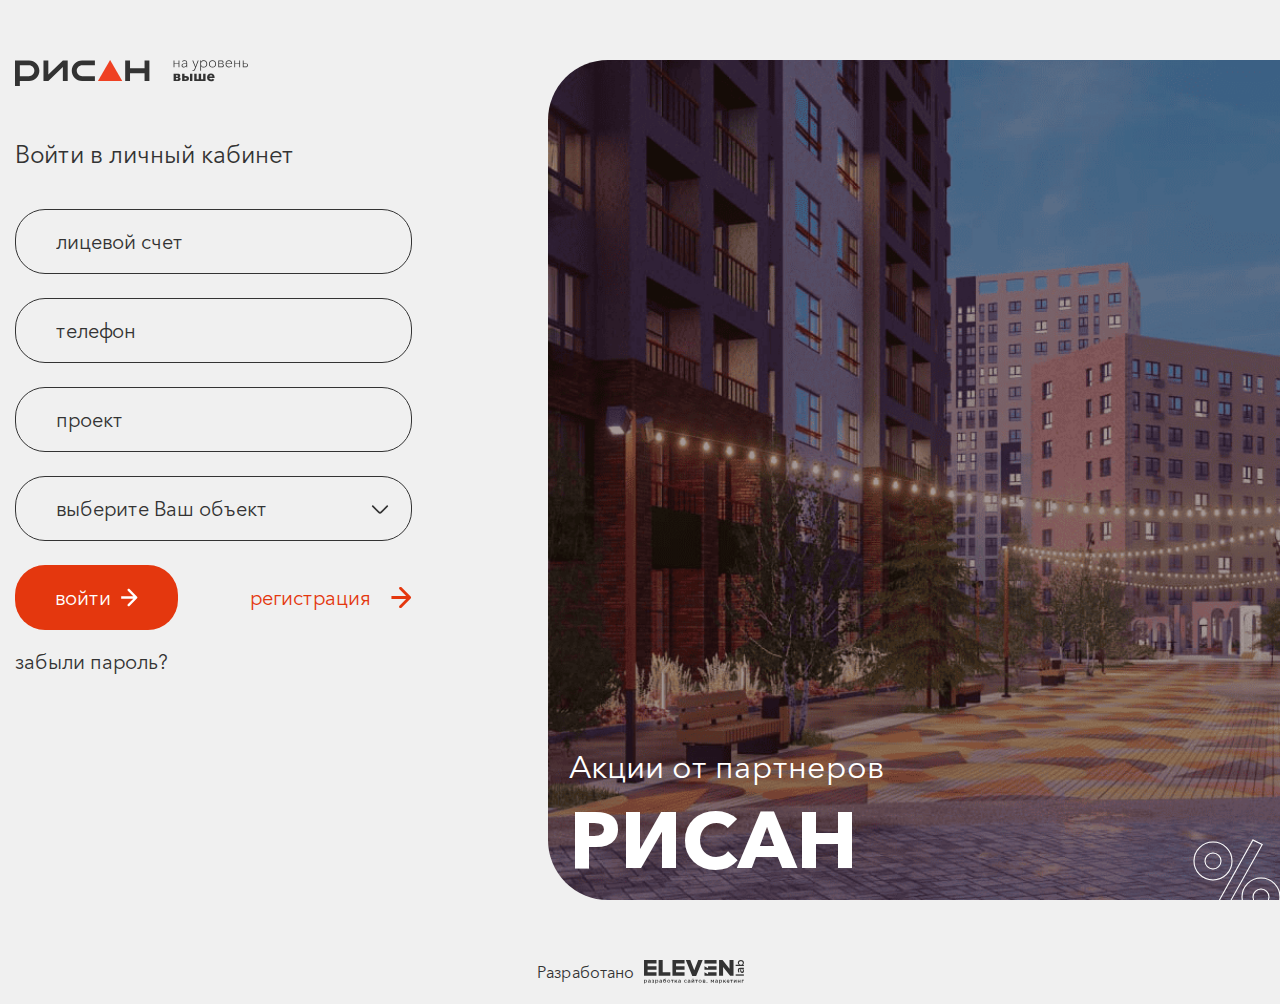
==== commit 058f6128: "edit1" ====
--- a/entrance.html
+++ b/entrance.html
@@ -35,6 +35,14 @@
             /></a>
             <div class="entrance-box">
               <h3>Войти в личный кабинет</h3>
+              <div class="home-product d-block d-xl-none">
+                <div class="home-product__content">
+                  <h1 class="h1">
+                    <span>Акции от партнеров</span>
+                    РИСАН
+                  </h1>
+                </div>
+              </div>
 
               <form method="post" class="form-entrance">
                 <label>
@@ -100,7 +108,7 @@
               </form>
             </div>
           </div>
-          <div class="col-12 col-xl-7 offset-xl-1">
+          <div class="col-12 col-xl-7 offset-xl-1 d-none d-xl-block">
             <div class="home-product">
               <div class="home-product__content">
                 <h1 class="h1">
@@ -113,13 +121,27 @@
         </div>
       </div>
     </section>
-
+    <footer>
+      <div class="container">
+        <div class="row">
+          <div class="col-12">
+            <a
+              href="https://elevenlab.ru"
+              target="_blank"
+              class="link-developer"
+            >
+              <span>Разработано</span>
+              <img src="img/logo-white.svg" alt="" />
+            </a>
+          </div>
+        </div>
+      </div>
+    </footer>
     <!-- Модальное окно -->
-     <div
+    <div
       class="modal modal-v2 fade"
       id="auction1Modal"
       tabindex="-1"
-      
       aria-hidden="true"
     >
       <div class="modal-dialog modal-dialog-centered">
@@ -154,7 +176,6 @@
       class="modal modal-v2 fade"
       id="auction2Modal"
       tabindex="-1"
-      
       aria-hidden="true"
     >
       <div class="modal-dialog modal-dialog-centered">
@@ -283,7 +304,6 @@
       class="modal modal-v2 fade"
       id="passwordModal"
       tabindex="-1"
-      
       aria-hidden="true"
     >
       <div class="modal-dialog modal-dialog-centered">
--- a/css/footer.css
+++ b/css/footer.css
@@ -204,4 +204,29 @@
   width: 48px;
   height: 48px;
   margin: 0 auto 24px;
+}
+
+footer {
+  margin: 20px 0;
+}
+
+.link-developer {
+  display: -webkit-box;
+  display: -ms-flexbox;
+  display: flex;
+  -webkit-box-align: center;
+      -ms-flex-align: center;
+          align-items: center;
+  -webkit-box-pack: center;
+      -ms-flex-pack: center;
+          justify-content: center;
+  margin: 0 auto;
+  color: #333;
+}
+.link-developer:hover {
+  color: #E4370E;
+}
+.link-developer img {
+  max-width: 100px;
+  margin: 0 0 0 10px;
 }--- a/css/main.css
+++ b/css/main.css
@@ -227,6 +227,10 @@
   margin: 0 0 32px;
   background: #e6e6e6;
 }
+.sales-box.active .sales-box__img img {
+  -webkit-filter: none;
+          filter: none;
+}
 .sales-box__img {
   display: -webkit-box;
   display: -ms-flexbox;
@@ -259,6 +263,16 @@
   background: #fff;
   border-radius: 30px;
   padding: 40px;
+  display: -webkit-box;
+  display: -ms-flexbox;
+  display: flex;
+  -webkit-box-orient: vertical;
+  -webkit-box-direction: normal;
+      -ms-flex-direction: column;
+          flex-direction: column;
+}
+.sales-box__content .btn {
+  margin: auto 0 0;
 }
 .sales-box h3 {
   font-size: 36px;
@@ -268,6 +282,9 @@
 .sales-box .box-text {
   font-size: 24px;
   margin: 24px 0;
+}
+.sales-box .box-text:last-child {
+  margin-bottom: 0;
 }
 .sales-box:last-child {
   margin: 0;
--- a/css/media.css
+++ b/css/media.css
@@ -5,7 +5,7 @@
     right: 140px;
   }
 }
-@media only screen and (max-width: 1600px) {
+@media only screen and (max-width: 1500px) {
   .entrance .home-product {
     min-width: auto;
     width: calc(100% + 15px);
@@ -70,7 +70,7 @@
     margin: 0 0 54px;
   }
   .entrance .home-product {
-    margin: 54px 0 0;
+    margin: 54px 0 30px;
     min-height: 274px;
     border-radius: 24px 0 0 24px;
   }
